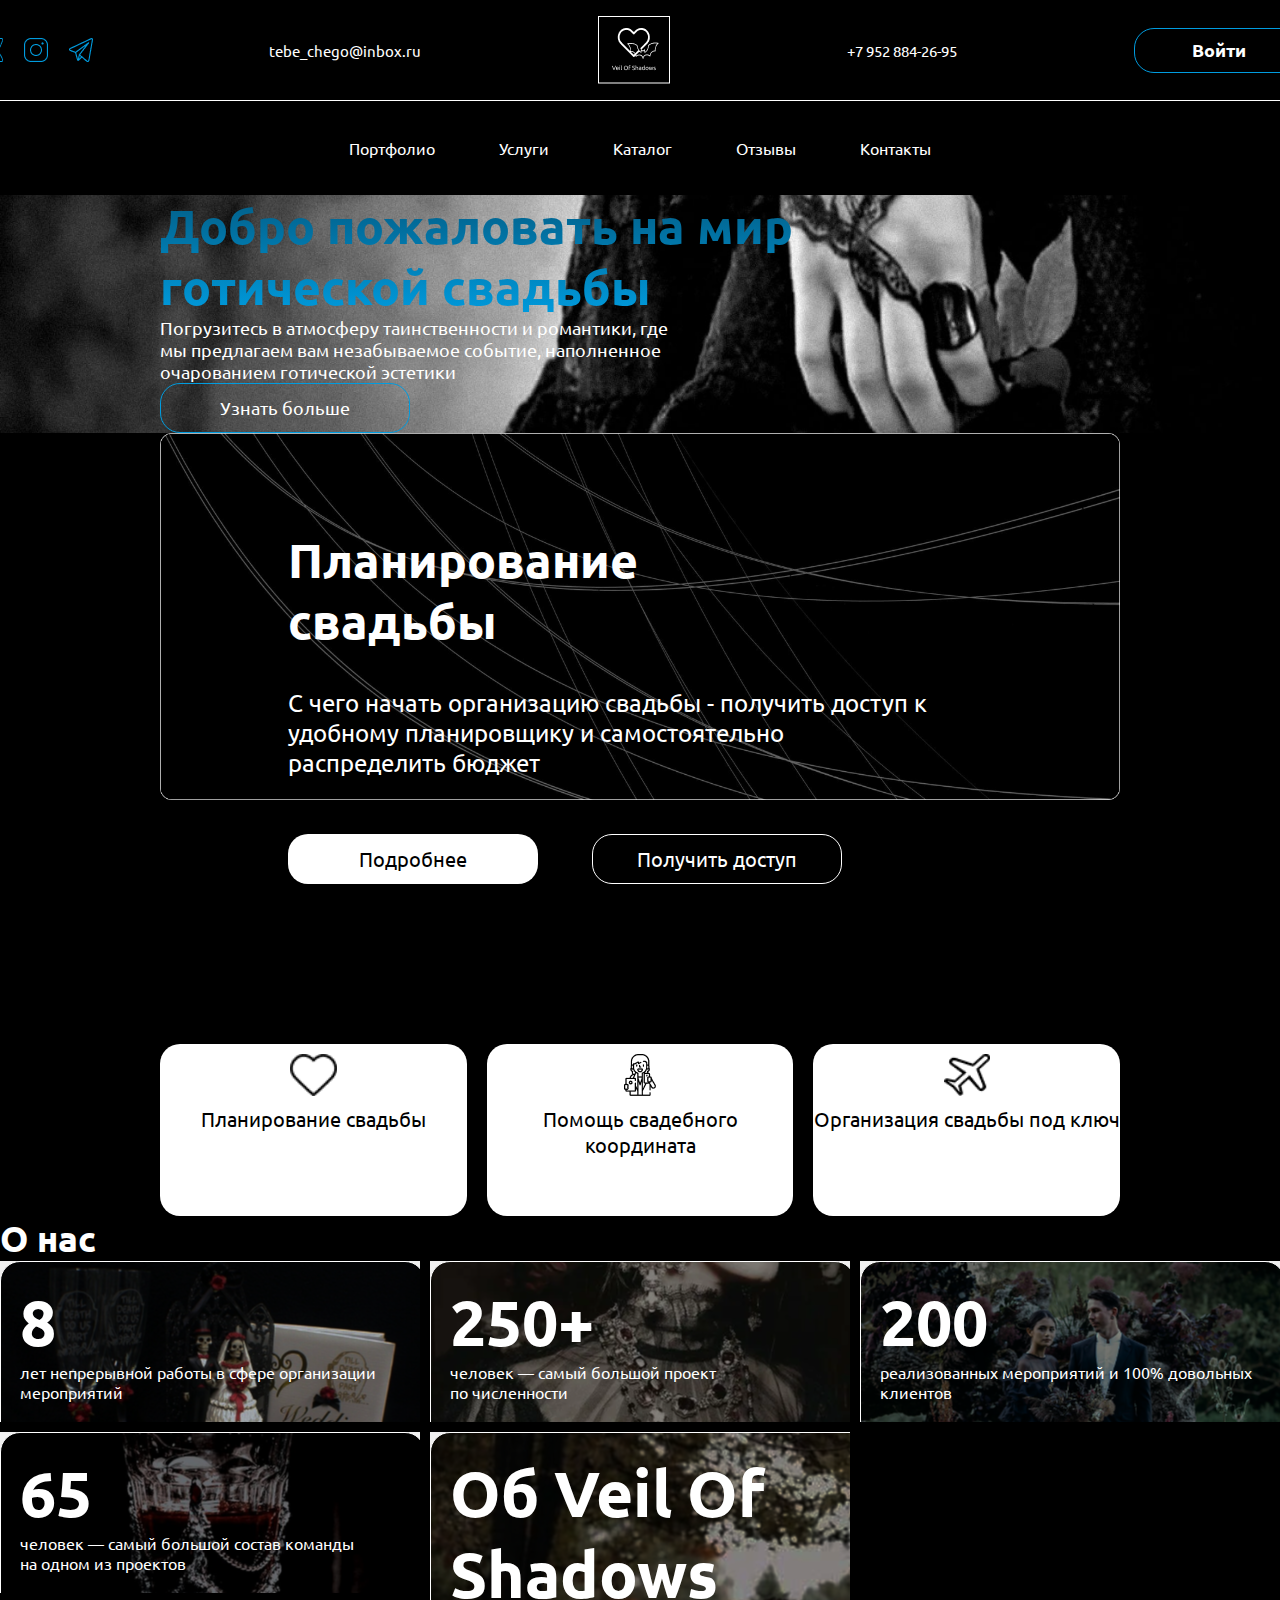
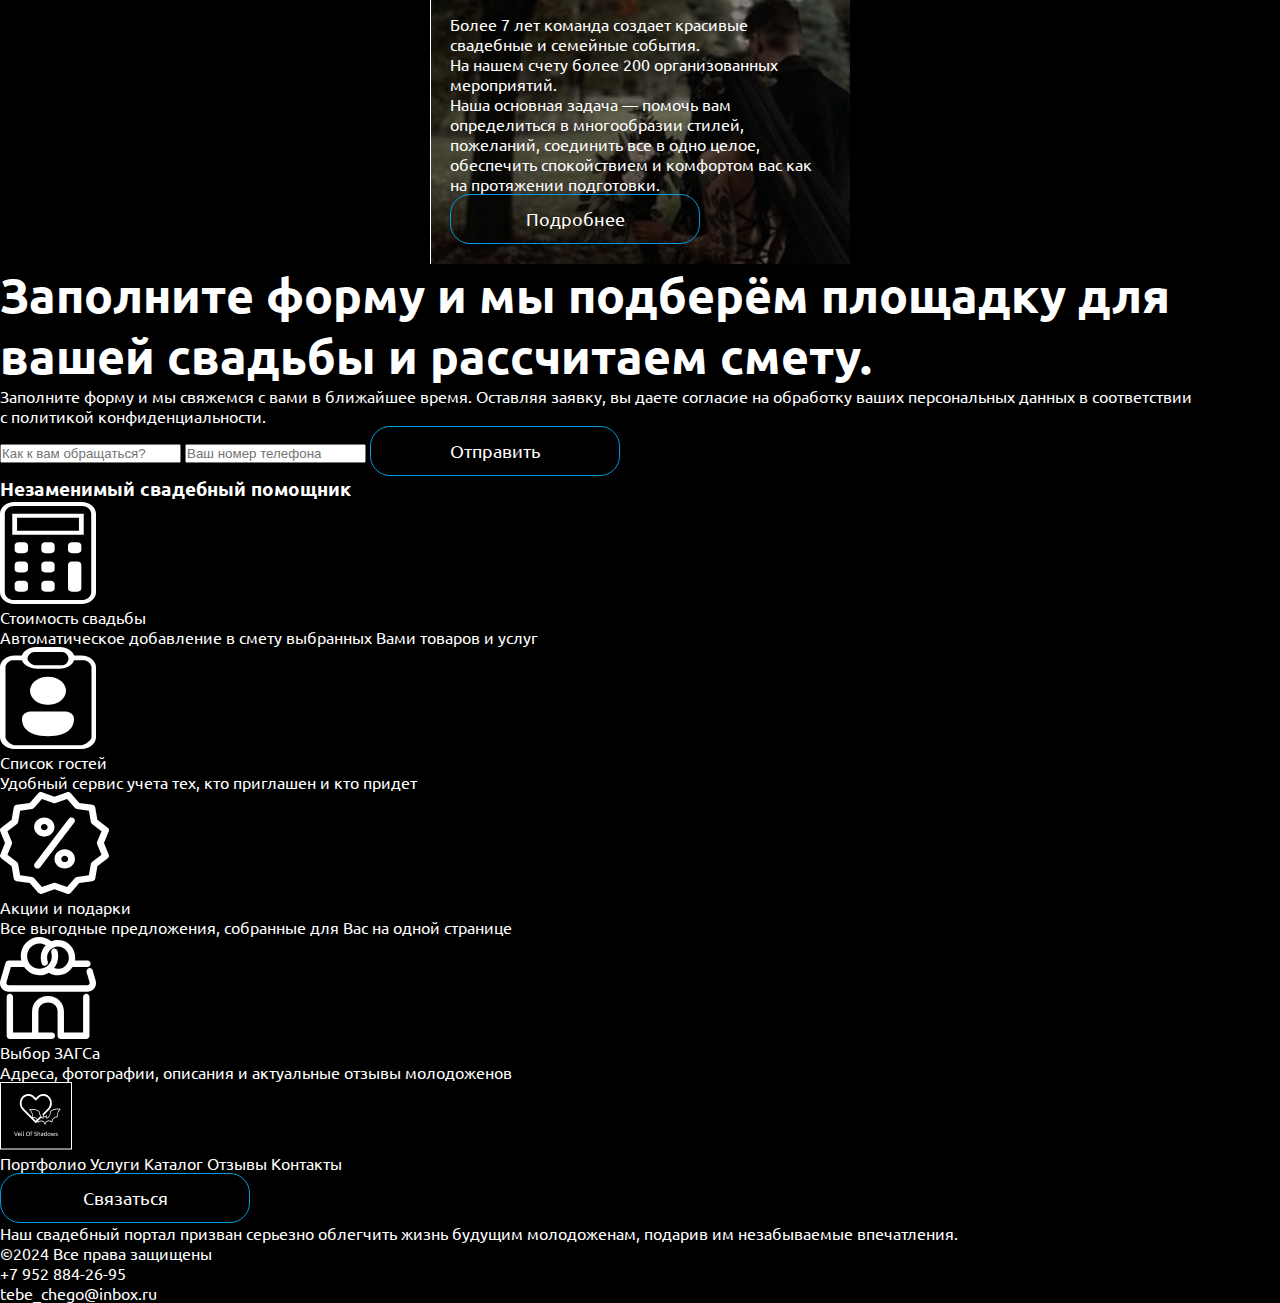
==== index.html @ 9067385b "save" ====
<!DOCTYPE html>
<html lang="en">
<head>
    <meta charset="UTF-8">
    <meta name="viewport" content="width=device-width, initial-scale=1.0">
    <title>Document</title>
    <link rel="stylesheet" href="style.css">
    <link rel="preconnect" href="https://fonts.googleapis.com">
    <link rel="preconnect" href="https://fonts.gstatic.com" crossorigin>
    <link href="https://fonts.googleapis.com/css2?family=Ubuntu:wght@400;700&display=swap" rel="stylesheet">
</head>
<body>
    <header class="d-f f-d_c a-i_c">
        <div class="header-top d-f s-b a-i_c">
            <div class="block-social d-f">
                <img src="img/vk.png" alt="vk" class="icon-social">
                <img src="img/instagram.png" alt="instagram" class="icon-social">
                <img src="img/telegram.png" alt="instagram" class="icon-social">
            </div>
            <p>tebe_chego@inbox.ru</p>
            <img src="img/logo.png" alt="logo" class="logo">
            <p>+7 952 884-26-95</p>
            <a href="auth.html"><button class="u-bold">Войти</button></a>
        </div>
        <div class="header-bottom d-f j-c_c">
            <a href="#">Портфолио</a>
            <a href="#">Услуги</a>
            <a href="#">Каталог</a>
            <a href="#">Отзывы</a>
            <a href="#">Контакты</a>
        </div>
    </header>
    <section class="welcome">
        <div class="container">
            <h1>Добро пожаловать на мир готической свадьбы</h1>
            <p>Погрузитесь в атмосферу таинственности и романтики, где мы предлагаем вам незабываемое событие, наполненное очарованием готической эстетики</p>
            <button>Узнать больше</button>
        </div>
    </section>
    <section class="wedding-planning container">
        <div class="wedding-planning-inside">
            <div class="wedding-planning-inside__container">
                <h1>Планирование свадьбы</h1>
                <p>С чего начать организацию свадьбы - получить доступ к удобному планировщику и самостоятельно распределить бюджет</p>
                <div class="wedding-planning-buttons d-f">
                    <button>Подробнее</button>
                    <button>Получить доступ</button>
                </div>
            </div>
        </div>
        <div class="wedding-planning-outside d-f">
            <div class="wedding-planning-outside__block d-f f-d_c a-i_c">
                <img src="img/heart.png" alt="heart">
                <p>Планирование свадьбы</p>
            </div>
            <div class="wedding-planning-outside__block d-f f-d_c a-i_c">
                <img src="img/helper.png" alt="helper">
                <p>Помощь свадебного координата</p>
            </div>
            <div class="wedding-planning-outside__block d-f f-d_c a-i_c">
                <img src="img/airplane.png" alt="airplane">
                <p>Организация свадьбы под ключ</p>
            </div>
        </div>
    </section>
    <section class="about-us">
        <h2>О нас</h2>
        <div class="about-us__blocks">
            <div>
                <p>8</p>
                <p>лет непрерывной работы в сфере организации мероприятий</p>
            </div>
            <div>
                <p>250+</p>
                <p>человек — самый большой проект по численности</p>
            </div>
            <div>
                <p>200</p>
                <p>реализованных мероприятий и 100% довольных клиентов</p>
            </div>
            <div>
                <p>65</p>
                <p>человек — самый большой состав команды на одном из проектов</p>
            </div>
            <div class="large">
                <p>Об Veil Of Shadows</p>
                <p>Более 7 лет команда создает красивые свадебные и семейные события.</p>
                <p>На нашем счету более 200 организованных мероприятий.</p>
                <p>Наша основная задача — помочь вам определиться в многообразии стилей, пожеланий, соединить все в одно целое, обеспечить спокойствием и комфортом вас как на протяжении подготовки.</p>
                <button>Подробнее</button>
            </div>
        </div>
    </section>
    <section class="feedback-form">
<h1>Заполните форму и мы подберём площадку для вашей свадьбы и рассчитаем смету.</h1>
        <p>Заполните форму и мы свяжемся с вами в ближайшее время. Оставляя заявку, вы даете согласие на обработку ваших персональных данных в соответствии с политикой конфиденциальности.</p>
        <form>
            <input type="text" placeholder="Как к вам обращаться?">
            <input type="tel" placeholder="Ваш номер телефона">
            <button type="submit">Отправить</button>
        </form>
    </section>
    <section class="indispensable">
        <h3>Незаменимый свадебный помощник</h3>
        <div class="indispensable-blocks">
            <div>
                <img src="img/calc.svg" alt="calc">
                <p>Стоимость свадьбы</p>
                <p>Автоматическое добавление в смету выбранных Вами товаров и услуг</p>
            </div>
            <div>
                <img src="img/guest_list.svg" alt="guest_list">
                <p>Список гостей</p>
                <p>Удобный сервис учета тех, кто приглашен и кто придет</p>
            </div>
            <div>
                <img src="img/sails.svg" alt="sails">
                <p>Акции и подарки</p>
                <p>Все выгодные предложения, собранные для Вас на одной странице</p>
            </div>
            <div>
                <img src="img/marriage-registry.svg" alt="marriage-registry">
                <p>Выбор ЗАГСа</p>
                <p>Адреса, фотографии, описания и актуальные отзывы молодоженов</p>
            </div>
        </div>
    </section>
    <footer>
        <div class="footer-top">
            <img src="img/logo.png" alt="logo">
            <div class="footer-links">
                <a href="#">Портфолио</a>
                <a href="#">Услуги</a>
                <a href="#">Каталог</a>
                <a href="#">Отзывы</a>
                <a href="#">Контакты</a>
            </div>
            <button>Связаться</button>
        </div>
        <p>Наш свадебный портал призван серьезно облегчить жизнь будущим молодоженам, подарив им незабываемые впечатления.</p>
        <div class="footer-bottom">
            <p>&copy;2024 Все права защищены</p>
            <p>+7 952 884-26-95</p>
            <p>tebe_chego@inbox.ru</p>
        </div>
    </footer>
</body>
</html>
---- style.css ----
*{
    margin: 0;
    padding: 0;
}

body{
    font-family: 'Ubuntu', sans-serif;
    color: white;
    background-color: black;
}

.u-regular {
  font-family: "Ubuntu", sans-serif;
  font-weight: 400;
  font-style: normal;
}

.u-bold {
  font-family: "Ubuntu", sans-serif;
  font-weight: 700;
  font-style: normal;
}

button{
    font-family: 'Ubuntu', sans-serif;
    color: white;
    width: 250px;
    height: 50px;
    background: none;
    border-radius: 20px;
    border-width: 12px;
    border: 1px solid #009CDF;
    font-size: 18px;
}

h1{
    font-size: 48px;
}

h2{
    font-size: 36px;
}

a{
    text-decoration: none;
    color: white;
}

.d-f{
    display: flex;
}

.s-b{
    justify-content: space-between
}

.a-i_c{
    align-items: center;
}

.f-d_c{
    flex-direction: column;
}

.j-c_c{
    justify-content: center;
}

header{
    position: sticky;
    left: 0;
    top: 0;
    z-index: 100;
    background-color: black;
}
/* Разобраться с адаптацией шапки */
.header-top{
    width: 1330px;
    padding: 16px 0;
    border-bottom: 1px solid white;
}

.block-social{
    gap: 1.3em;
}

.header-top > p{
    font-size: 15px;
}

.header-top > a > button{
    font-size: 18px;
    width: 9.5em;
    height: 2.5em;
}

.header-bottom{
    max-width: 1330px;
    gap: 4em;
    padding: 37px 0;
}

.container {
    padding: 0 160px;
}

.welcome{
    background-image: url('/img/background-welcome.png');
    background-position: right;
    background-size:cover;
    /* height: max-content; */
}

.welcome > div > h1{
    max-width: 655px;
    background: linear-gradient(to bottom, #025D85 0%, #009CDF 100%); /* Линейный градиент */
    -webkit-text-fill-color: transparent; /* Прозрачный цвет текста для WebKit-браузеров */
    background-clip: text; /* Обрезка фона по тексту для других браузеров */
}
.welcome > div > p{
    max-width: 520px;
    font-size: 18px;
}

.wedding-planning-inside{
    background-image: url('img/background-wedding-planning.png');
    width: 100%;
    height: 611px;
    background-repeat: no-repeat; /* Не повторять изображение */
    background-size: contain; /* Изображение полностью помещается в блок */
}

.wedding-planning-inside__container{
    padding: 6em 0px 0px 8em;
}
.wedding-planning-inside__container > p {
    font-size: 24px;
    margin-top: 37px;
    max-width: 653px;
}

.wedding-planning-inside__container > h1{
    width: 387px;
}

.wedding-planning-buttons{
    gap: 54px;
    /* em */
    margin-top: 56px;
}

.wedding-planning-buttons > button{
    font-size: 20px;
}

.wedding-planning-buttons > button:first-child{
    background-color: white;
    color: black;
    border: none;
}

.wedding-planning-buttons > button:last-child{
    border: 1px solid white;
}

.wedding-planning-outside{
    gap: 20px;

}

.wedding-planning-outside__block{
    width: 384px;
    height: 172px; 
    /* перевести в ем */
    background-color: white;
    color: black;
    border-radius: 20px;
}

.wedding-planning-outside__block > img{
    margin: 10px;
    height: 42px;
}

.wedding-planning-outside__block > p {
    font-size: 20px;
    text-align: center;
}

.about-us{
    background-image: url('/img/background-about.png');
}

.about-us__blocks {
    display: grid;
    grid-template-columns: repeat(3, 1fr); /* Три столбца одинаковой ширины */
    grid-template-rows: repeat(2, auto); /* Две строки */
    gap: 10px; /* Отступы между элементами */
}

.about-us__blocks > div {
    background-color: #f0f0f0; /* Цвет фона для визуализации элементов */
    padding: 20px; /* Внутренний отступ для элементов */
    box-sizing: border-box; /* Учитывает padding в ширине и высоте */
}

.large {
    grid-row: span 2; /* Занимает две строки */
}

.about-us__blocks > div:nth-child(1){
    background-image: url('img/background-about-us__first.svg');
}

.about-us__blocks > div:nth-child(2){
    background-image: url('img/background-about-us__second.svg');
}

.about-us__blocks > div:nth-child(3){
    background-image: url('img/background-about-us__third.svg');
}

.about-us__blocks > div:nth-child(4){
    background-image: url('img/background-about-us__foutrh.svg');
}

.about-us__blocks > div:nth-child(5){
    background-image: url('img/background-about-us__fifth.svg');
}

.about-us__blocks > div > p:first-child{
    font-size: 64px;
    font-weight: 700;
}
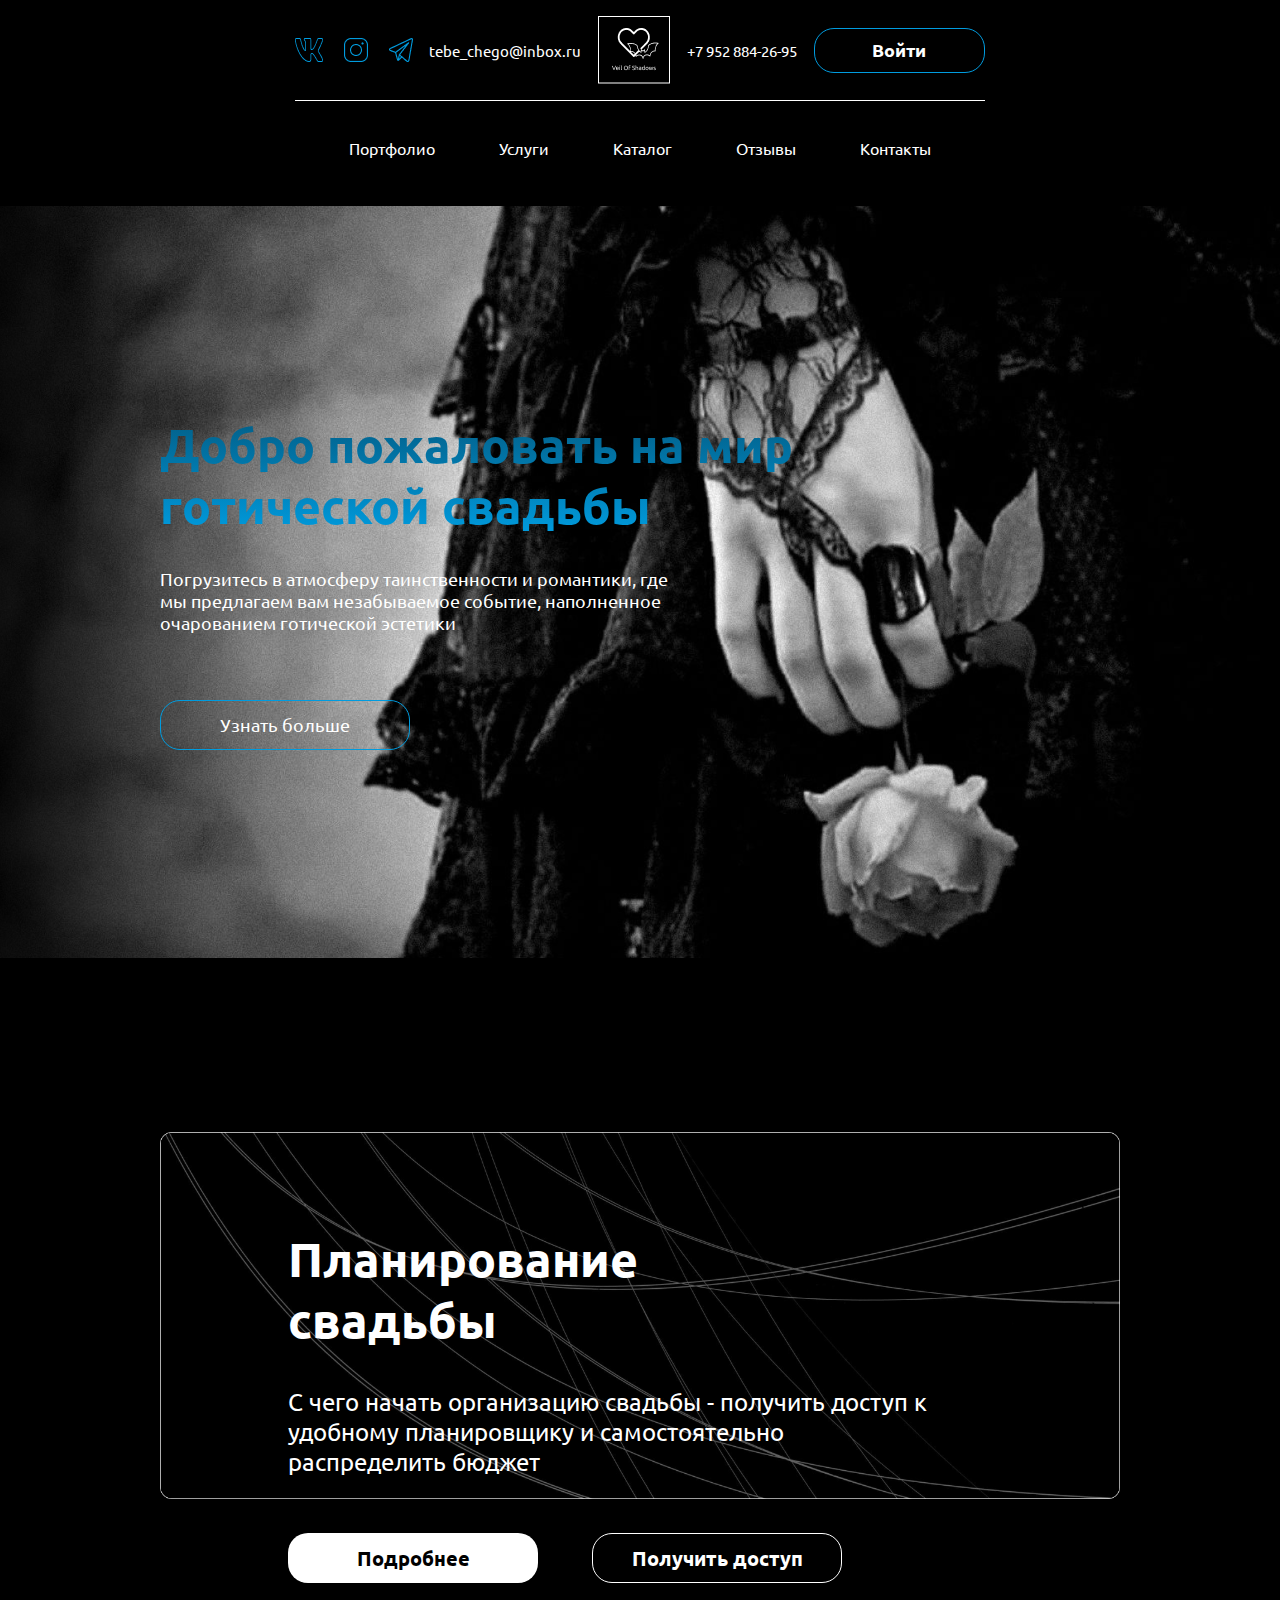
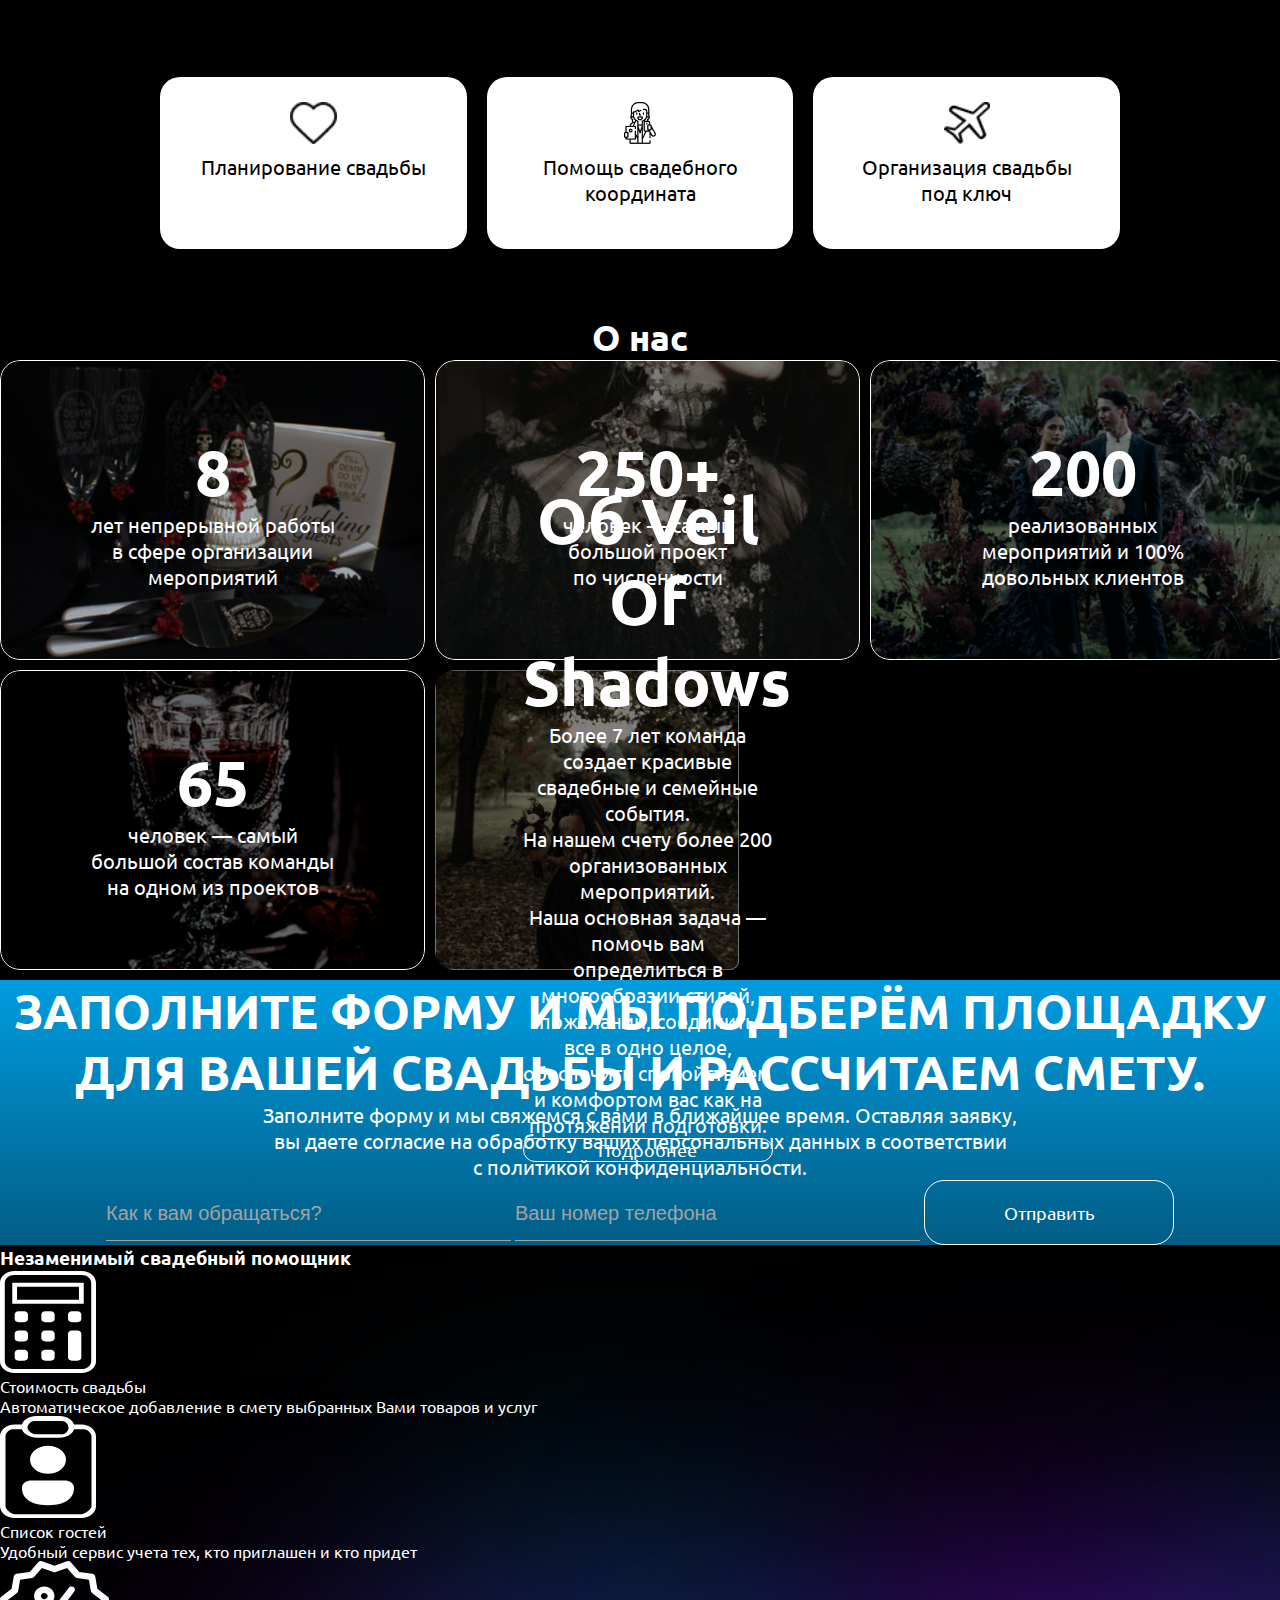
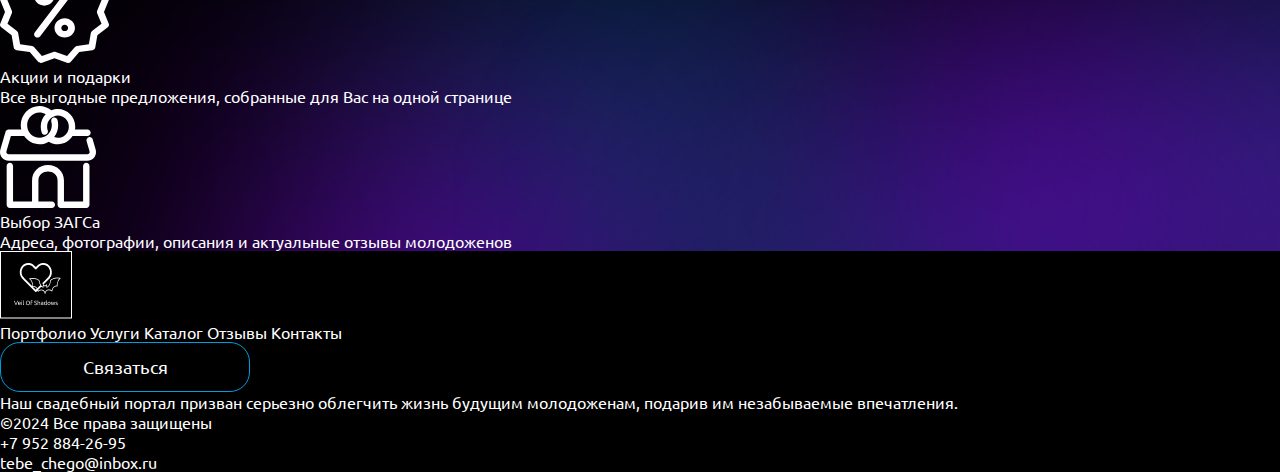
==== commit 9a00c85b: "до планирование" ====
--- a/index.html
+++ b/index.html
@@ -10,7 +10,7 @@
     <link href="https://fonts.googleapis.com/css2?family=Ubuntu:wght@400;700&display=swap" rel="stylesheet">
 </head>
 <body>
-    <header class="d-f f-d_c a-i_c">
+    <header class="d-f f-d_c">
         <div class="header-top d-f s-b a-i_c">
             <div class="block-social d-f">
                 <img src="img/vk.png" alt="vk" class="icon-social">
@@ -30,7 +30,7 @@
             <a href="#">Контакты</a>
         </div>
     </header>
-    <section class="welcome">
+    <section class="welcome d-f a-i_c">
         <div class="container">
             <h1>Добро пожаловать на мир готической свадьбы</h1>
             <p>Погрузитесь в атмосферу таинственности и романтики, где мы предлагаем вам незабываемое событие, наполненное очарованием готической эстетики</p>
@@ -43,12 +43,12 @@
                 <h1>Планирование свадьбы</h1>
                 <p>С чего начать организацию свадьбы - получить доступ к удобному планировщику и самостоятельно распределить бюджет</p>
                 <div class="wedding-planning-buttons d-f">
-                    <button>Подробнее</button>
-                    <button>Получить доступ</button>
+                    <button class="u-bold">Подробнее</button>
+                    <button class="u-bold">Получить доступ</button>
                 </div>
             </div>
         </div>
-        <div class="wedding-planning-outside d-f">
+        <div class="wedding-planning-outside d-f j-c_c">
             <div class="wedding-planning-outside__block d-f f-d_c a-i_c">
                 <img src="img/heart.png" alt="heart">
                 <p>Планирование свадьбы</p>
@@ -66,23 +66,23 @@
     <section class="about-us">
         <h2>О нас</h2>
         <div class="about-us__blocks">
-            <div>
+            <div class="d-f f-d_c a-i_c j-c_c">
                 <p>8</p>
                 <p>лет непрерывной работы в сфере организации мероприятий</p>
             </div>
-            <div>
+            <div class="d-f f-d_c a-i_c j-c_c">
                 <p>250+</p>
                 <p>человек — самый большой проект по численности</p>
             </div>
-            <div>
+            <div class="d-f f-d_c a-i_c j-c_c">
                 <p>200</p>
                 <p>реализованных мероприятий и 100% довольных клиентов</p>
             </div>
-            <div>
+            <div class="d-f f-d_c a-i_c j-c_c">
                 <p>65</p>
                 <p>человек — самый большой состав команды на одном из проектов</p>
             </div>
-            <div class="large">
+            <div class="d-f f-d_c a-i_c j-c_c large">
                 <p>Об Veil Of Shadows</p>
                 <p>Более 7 лет команда создает красивые свадебные и семейные события.</p>
                 <p>На нашем счету более 200 организованных мероприятий.</p>
@@ -91,7 +91,7 @@
             </div>
         </div>
     </section>
-    <section class="feedback-form">
+    <section class="feedback-form d-f f-d_c a-i_c">
 <h1>Заполните форму и мы подберём площадку для вашей свадьбы и рассчитаем смету.</h1>
         <p>Заполните форму и мы свяжемся с вами в ближайшее время. Оставляя заявку, вы даете согласие на обработку ваших персональных данных в соответствии с политикой конфиденциальности.</p>
         <form>
--- a/style.css
+++ b/style.css
@@ -75,8 +75,9 @@
 }
 /* Разобраться с адаптацией шапки */
 .header-top{
-    width: 1330px;
+    /* width: 1330px; */
     padding: 16px 0;
+    margin: 0 calc(590px / 2);
     border-bottom: 1px solid white;
 }
 
@@ -95,7 +96,7 @@
 }
 
 .header-bottom{
-    max-width: 1330px;
+    /* max-width: 1330px; */
     gap: 4em;
     padding: 37px 0;
 }
@@ -107,8 +108,8 @@
 .welcome{
     background-image: url('/img/background-welcome.png');
     background-position: right;
-    background-size:cover;
-    /* height: max-content; */
+    background-repeat: no-repeat;
+    height: 773px;
 }
 
 .welcome > div > h1{
@@ -120,6 +121,11 @@
 .welcome > div > p{
     max-width: 520px;
     font-size: 18px;
+    margin: 32px 0 66px 0px;
+}
+
+.wedding-planning{
+    margin-top: 164px;
 }
 
 .wedding-planning-inside{
@@ -165,7 +171,8 @@
 
 .wedding-planning-outside{
     gap: 20px;
-
+    position: relative;
+    top: -66px;
 }
 
 .wedding-planning-outside__block{
@@ -178,17 +185,23 @@
 }
 
 .wedding-planning-outside__block > img{
-    margin: 10px;
+    margin: 25px 0 10px 0;
     height: 42px;
 }
 
 .wedding-planning-outside__block > p {
     font-size: 20px;
     text-align: center;
+    max-width: 225px;
 }
 
 .about-us{
     background-image: url('/img/background-about.png');
+    /* задник круглежки сделать */
+}
+
+.about-us > h2 {
+    text-align: center;
 }
 
 .about-us__blocks {
@@ -199,13 +212,29 @@
 }
 
 .about-us__blocks > div {
-    background-color: #f0f0f0; /* Цвет фона для визуализации элементов */
-    padding: 20px; /* Внутренний отступ для элементов */
-    box-sizing: border-box; /* Учитывает padding в ширине и высоте */
+    width: 425px;
+    height: 300px;
+    border-radius: 20px;
+    background-repeat: no-repeat; /* Не повторять изображение */
+    background-size: contain; /* Изображение полностью помещается в блок */
+    text-align: center;
 }
 
 .large {
     grid-row: span 2; /* Занимает две строки */
+    width: 656px;
+    height: 648px;
+    text-align: left;
+}
+
+.about-us__blocks > div > p{
+    max-width: 250px;
+    font-size: 20px;
+}
+
+.about-us__blocks > div > button {
+    border-color: white;
+    height: 55px;
 }
 
 .about-us__blocks > div:nth-child(1){
@@ -231,4 +260,109 @@
 .about-us__blocks > div > p:first-child{
     font-size: 64px;
     font-weight: 700;
+}
+
+.feedback-form{
+    background: linear-gradient(to bottom, #009CDF 0%, #025D85 100%); /* Линейный градиент */
+
+}
+
+.feedback-form > h1 {
+    text-align: center;
+    text-transform: uppercase;
+    max-width: 1330px;
+}
+
+.feedback-form > p {
+    text-align: center;
+    font-size: 20px;
+    max-width: 790px;
+}
+
+.feedback-form > form > input{
+    border: none;
+    border-bottom: 1px solid #A3A3A3;
+    background-color: transparent;
+    font-size: 20px;
+    padding-bottom: 15px;
+    color: #A3A3A3;
+    width: 405px;
+}
+
+.feedback-form > form > input::placeholder{
+    color: #A3A3A3;
+    font-size: 20px;
+}
+
+.feedback-form > form > button {
+    border-color: white;
+    height: 65px;
+}
+
+.indispensable{
+    background-image: url('img/background-indispensable.svg');
+}
+
+
+
+
+
+
+
+.auth{
+    border: 1px solid white;
+    max-width: 556px;
+}
+
+.close-button{
+    margin: 20px 20px 13px 0;
+    justify-content: flex-end;
+}
+
+.auth-block > p{
+    font-size: 24px;
+    margin: 0 53px;
+    font-weight: 700;
+}
+
+.auth-block > form{
+    margin: 50px 53px 23px 53px;
+    gap: 26px;
+}
+
+.auth-block > form > input{
+    padding-left: 19px;
+}
+
+.auth-block > form > input {
+    font-size: 16px;
+    width: 431px;
+    height: 55px;
+    border: none;
+}
+
+.auth-block > form > button {
+    width: 450px;
+    height: 55px;
+    border: none;
+    background: linear-gradient(to bottom, #009CDF 0%, #09003E 100%);
+    border-radius: 0;
+}
+
+.remember{
+    gap: 1em;
+}
+
+.remember > input {
+    width: 26px;
+    height: 24px;
+}
+
+.remember-and-forgot{
+    margin: 0 53px;
+}
+
+.down-button{
+    gap: 1em;
+    margin: 98px 0 32px 0;
 }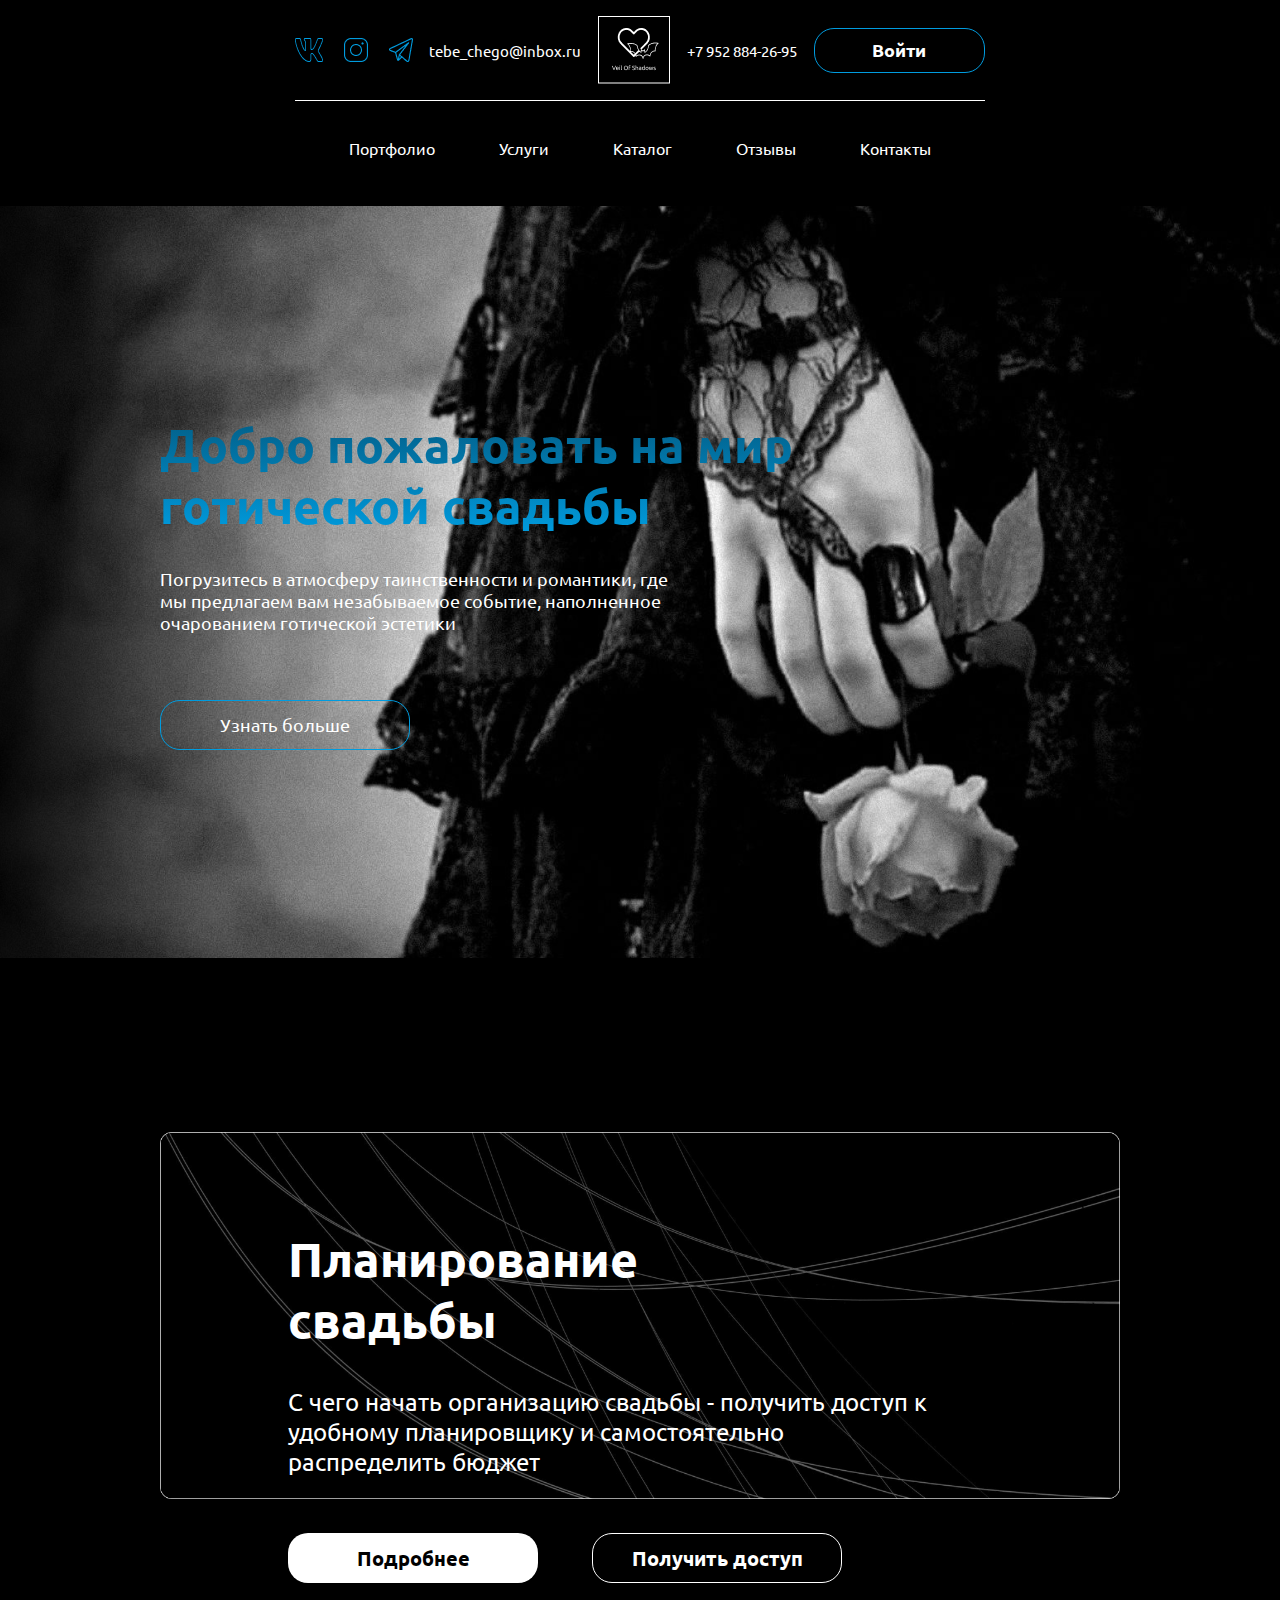
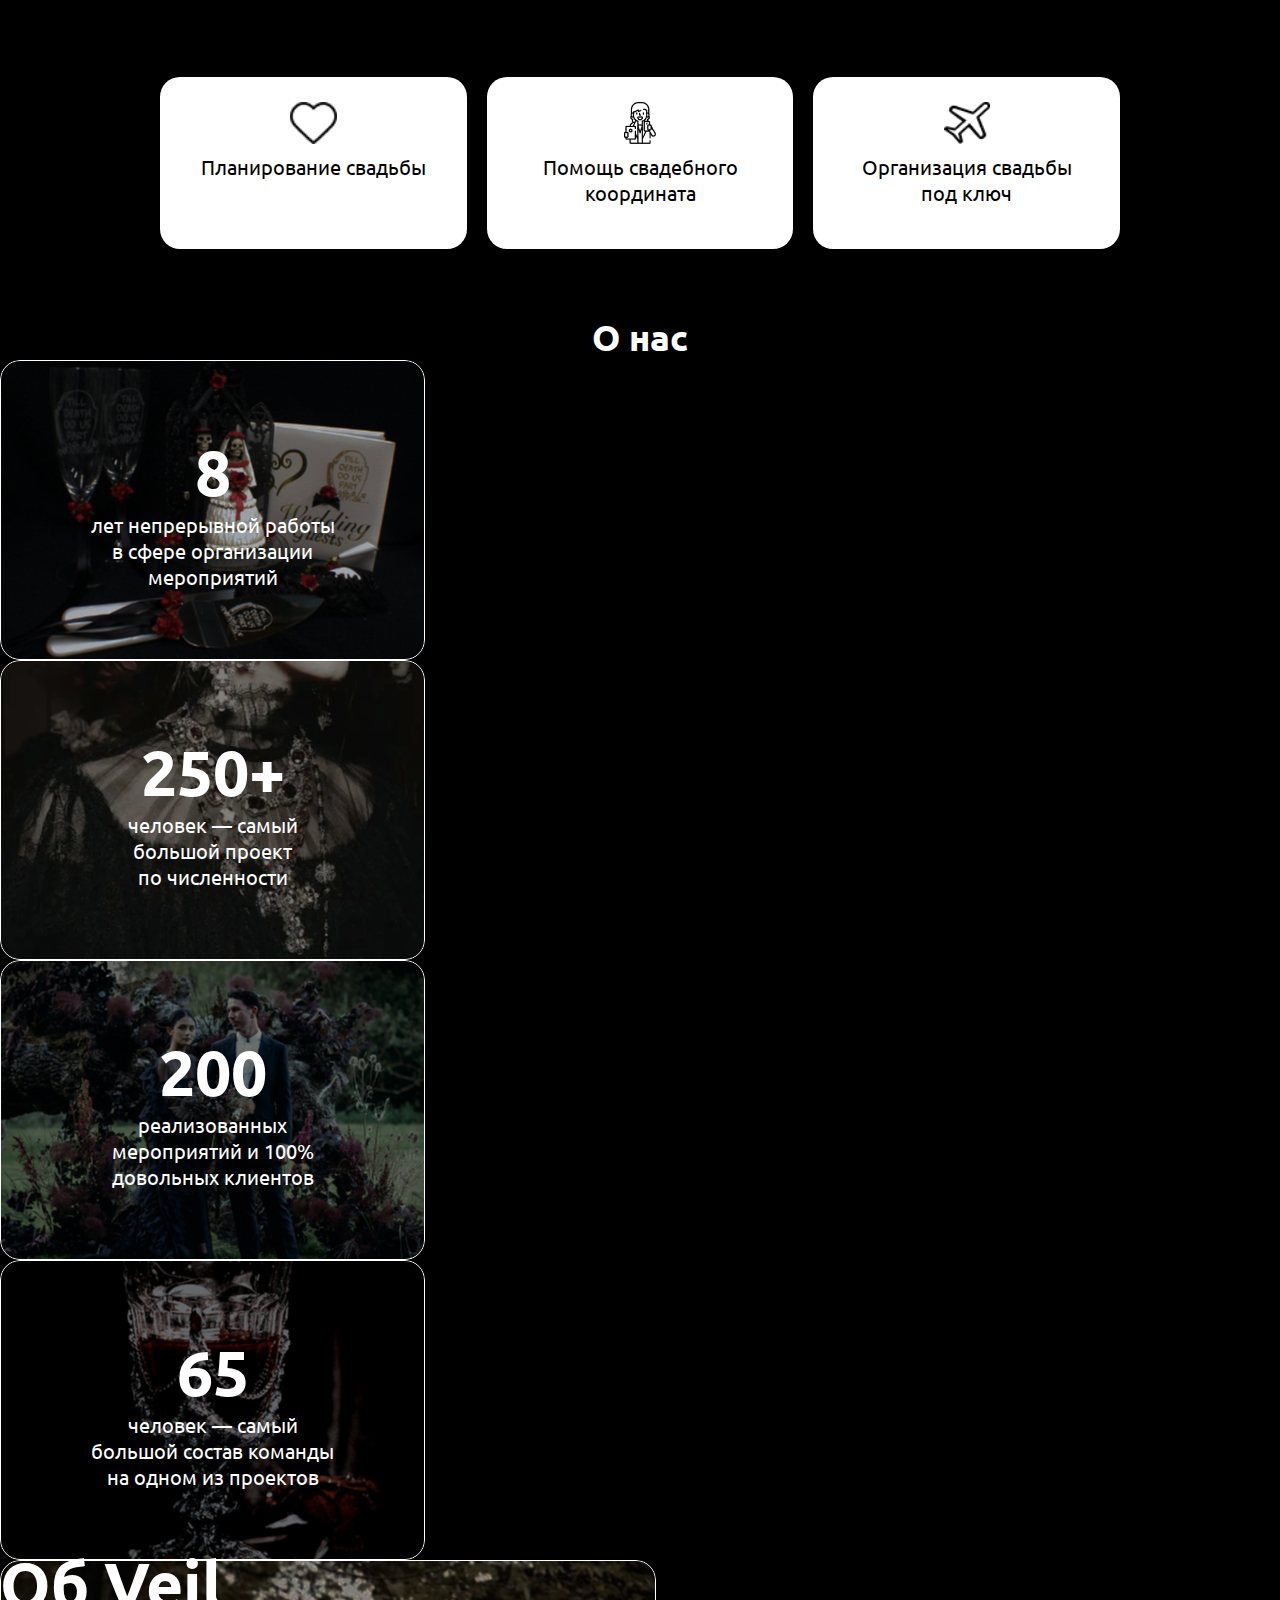
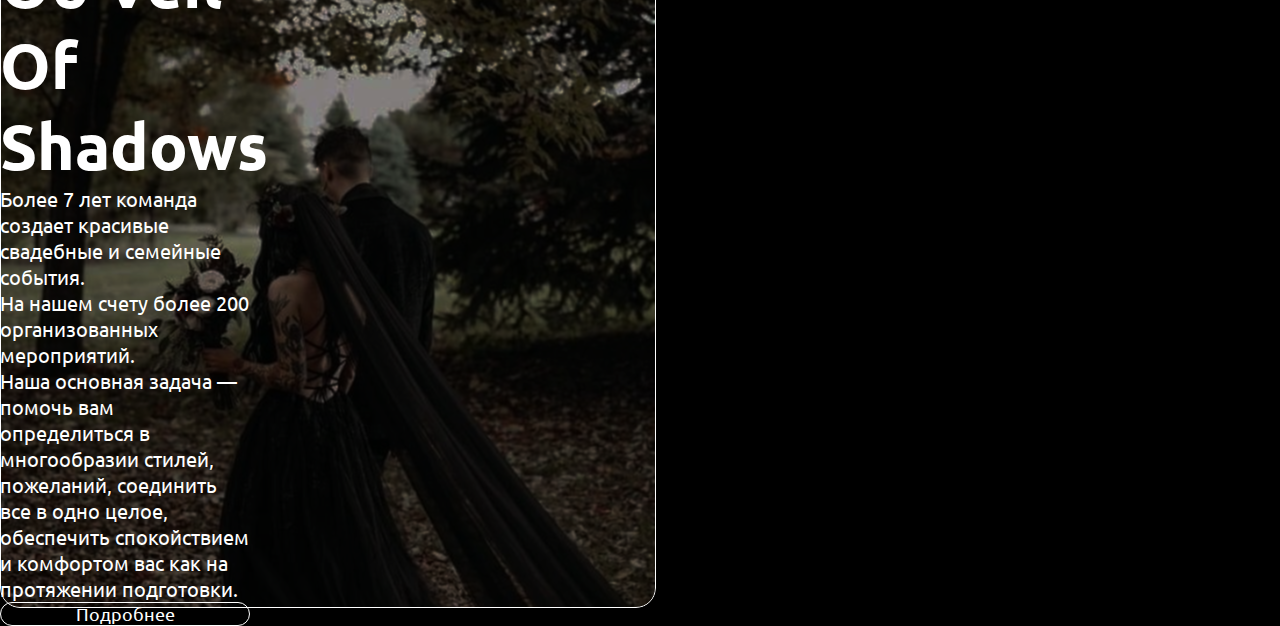
==== commit 224a7a02: "сейв слит" ====
--- a/index.html
+++ b/index.html
@@ -66,23 +66,28 @@
     <section class="about-us">
         <h2>О нас</h2>
         <div class="about-us__blocks">
-            <div class="d-f f-d_c a-i_c j-c_c">
-                <p>8</p>
-                <p>лет непрерывной работы в сфере организации мероприятий</p>
+            <div>
+                <div class="d-f f-d_c a-i_c j-c_c">
+                    <p>8</p>
+                    <p>лет непрерывной работы в сфере организации мероприятий</p>
+                </div>
+                <div class="d-f f-d_c a-i_c j-c_c">
+                    <p>250+</p>
+                    <p>человек — самый большой проект по численности</p>
+                </div>
             </div>
-            <div class="d-f f-d_c a-i_c j-c_c">
-                <p>250+</p>
-                <p>человек — самый большой проект по численности</p>
+            <div>
+                <div class="d-f f-d_c a-i_c j-c_c">
+                    <p>200</p>
+                    <p>реализованных мероприятий и 100% довольных клиентов</p>
+                </div>
+                <div class="d-f f-d_c a-i_c j-c_c">
+                    <p>65</p>
+                    <p>человек — самый большой состав команды на одном из проектов</p>
+                </div>
             </div>
-            <div class="d-f f-d_c a-i_c j-c_c">
-                <p>200</p>
-                <p>реализованных мероприятий и 100% довольных клиентов</p>
-            </div>
-            <div class="d-f f-d_c a-i_c j-c_c">
-                <p>65</p>
-                <p>человек — самый большой состав команды на одном из проектов</p>
-            </div>
-            <div class="d-f f-d_c a-i_c j-c_c large">
+            <div>
+                <div class="d-f f-d_c j-c_c">
                 <p>Об Veil Of Shadows</p>
                 <p>Более 7 лет команда создает красивые свадебные и семейные события.</p>
                 <p>На нашем счету более 200 организованных мероприятий.</p>
@@ -90,8 +95,10 @@
                 <button>Подробнее</button>
             </div>
         </div>
+            
+        </div>
     </section>
-    <section class="feedback-form d-f f-d_c a-i_c">
+    <!-- <section class="feedback-form d-f f-d_c a-i_c">
 <h1>Заполните форму и мы подберём площадку для вашей свадьбы и рассчитаем смету.</h1>
         <p>Заполните форму и мы свяжемся с вами в ближайшее время. Оставляя заявку, вы даете согласие на обработку ваших персональных данных в соответствии с политикой конфиденциальности.</p>
         <form>
@@ -143,6 +150,6 @@
             <p>+7 952 884-26-95</p>
             <p>tebe_chego@inbox.ru</p>
         </div>
-    </footer>
+    </footer> -->
 </body>
 </html>--- a/style.css
+++ b/style.css
@@ -205,59 +205,51 @@
 }
 
 .about-us__blocks {
-    display: grid;
-    grid-template-columns: repeat(3, 1fr); /* Три столбца одинаковой ширины */
-    grid-template-rows: repeat(2, auto); /* Две строки */
-    gap: 10px; /* Отступы между элементами */
-}
-
-.about-us__blocks > div {
+    
+}
+
+.about-us__blocks > div > div {
     width: 425px;
     height: 300px;
     border-radius: 20px;
-    background-repeat: no-repeat; /* Не повторять изображение */
-    background-size: contain; /* Изображение полностью помещается в блок */
-    text-align: center;
-}
-
-.large {
-    grid-row: span 2; /* Занимает две строки */
+    background-repeat: no-repeat;
+    text-align: center;
+}
+
+.about-us__blocks > div > div > p{
+    max-width: 250px;
+    font-size: 20px;
+}
+
+.about-us__blocks > div > div > button {
+    border-color: white;
+    height: 55px;
+}
+
+.about-us__blocks > div:first-child > div:nth-child(1){
+    background-image: url('img/background-about-us__first.svg');
+}
+
+.about-us__blocks > div:first-child > div:nth-child(2){
+    background-image: url('img/background-about-us__second.svg');
+}
+
+.about-us__blocks > div:nth-child(2) > div:nth-child(1){
+    background-image: url('img/background-about-us__third.svg');
+}
+
+.about-us__blocks > div:nth-child(2) > div:nth-child(2){
+    background-image: url('img/background-about-us__foutrh.svg');
+}
+
+.about-us__blocks > div:nth-child(3) > div:nth-child(1){
+    background-image: url('img/background-about-us__fifth.svg');
     width: 656px;
     height: 648px;
     text-align: left;
 }
 
-.about-us__blocks > div > p{
-    max-width: 250px;
-    font-size: 20px;
-}
-
-.about-us__blocks > div > button {
-    border-color: white;
-    height: 55px;
-}
-
-.about-us__blocks > div:nth-child(1){
-    background-image: url('img/background-about-us__first.svg');
-}
-
-.about-us__blocks > div:nth-child(2){
-    background-image: url('img/background-about-us__second.svg');
-}
-
-.about-us__blocks > div:nth-child(3){
-    background-image: url('img/background-about-us__third.svg');
-}
-
-.about-us__blocks > div:nth-child(4){
-    background-image: url('img/background-about-us__foutrh.svg');
-}
-
-.about-us__blocks > div:nth-child(5){
-    background-image: url('img/background-about-us__fifth.svg');
-}
-
-.about-us__blocks > div > p:first-child{
+.about-us__blocks > div > div > p:first-child{
     font-size: 64px;
     font-weight: 700;
 }
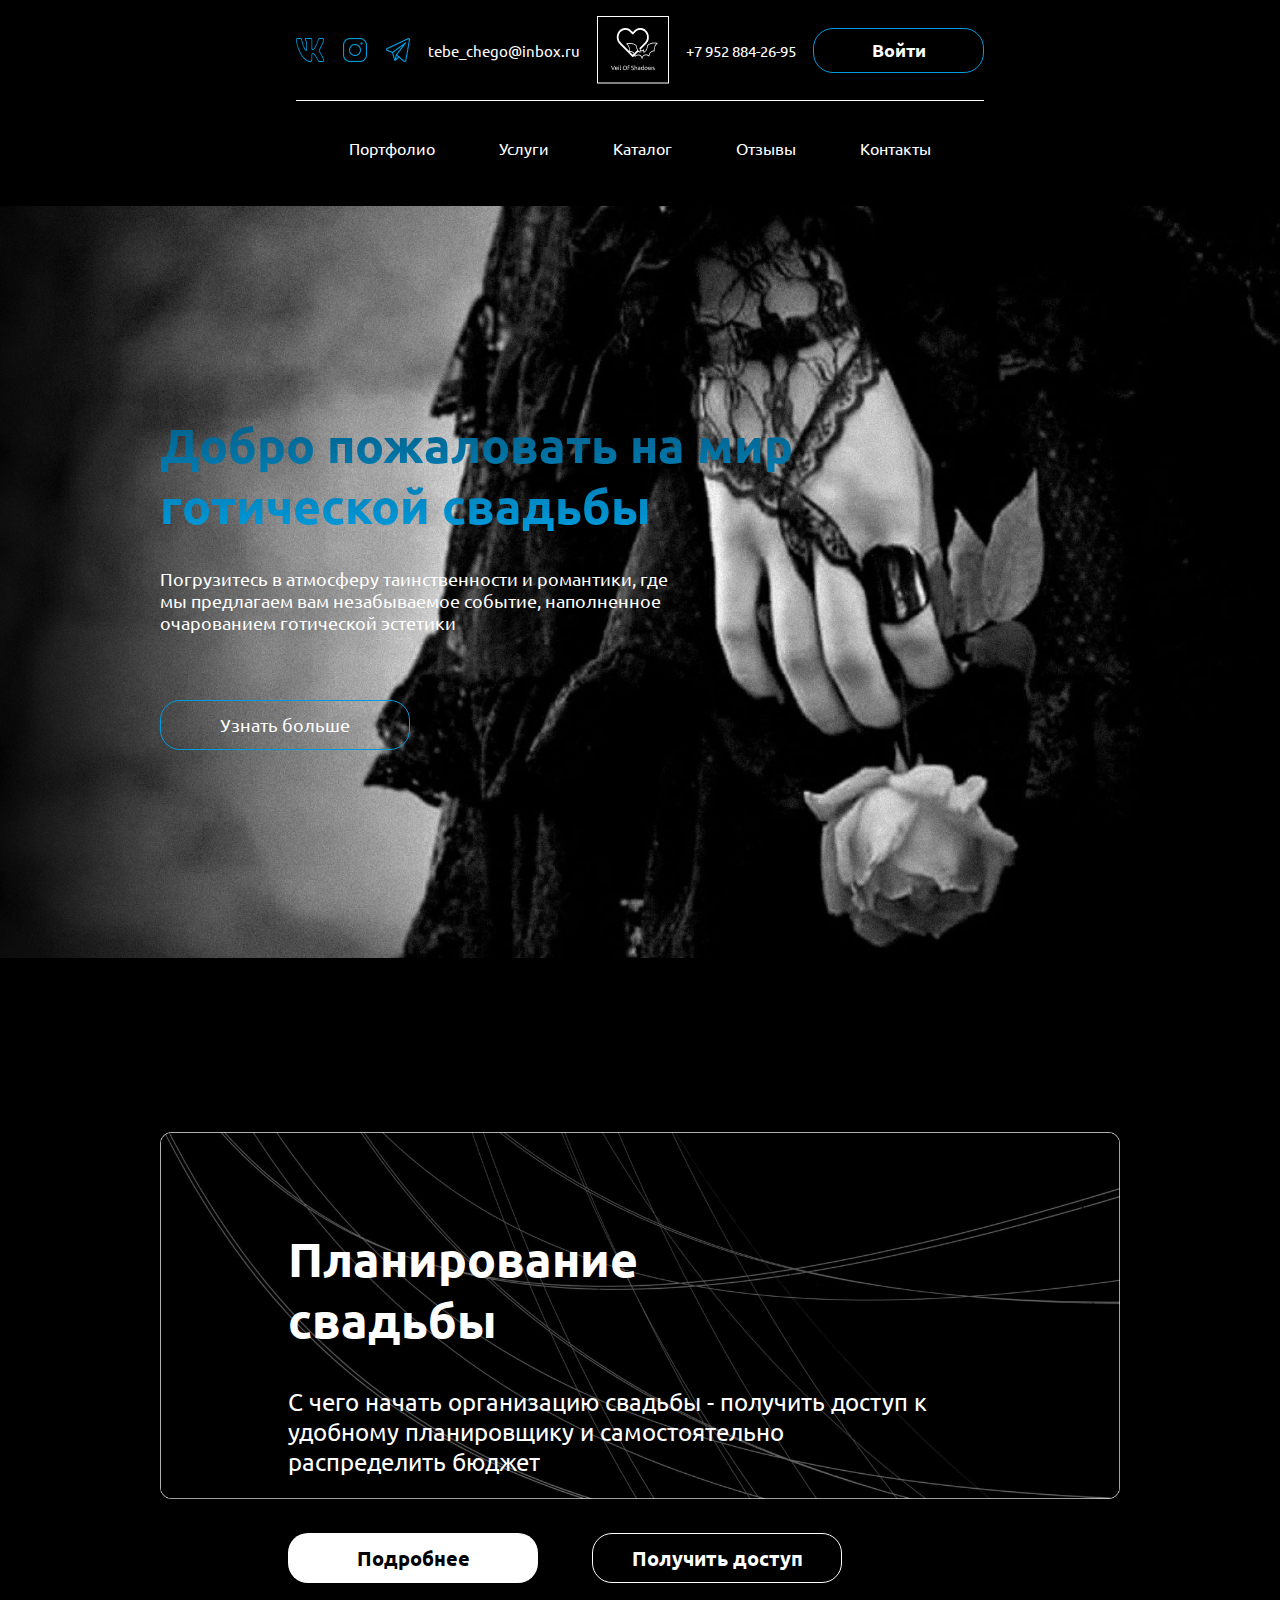
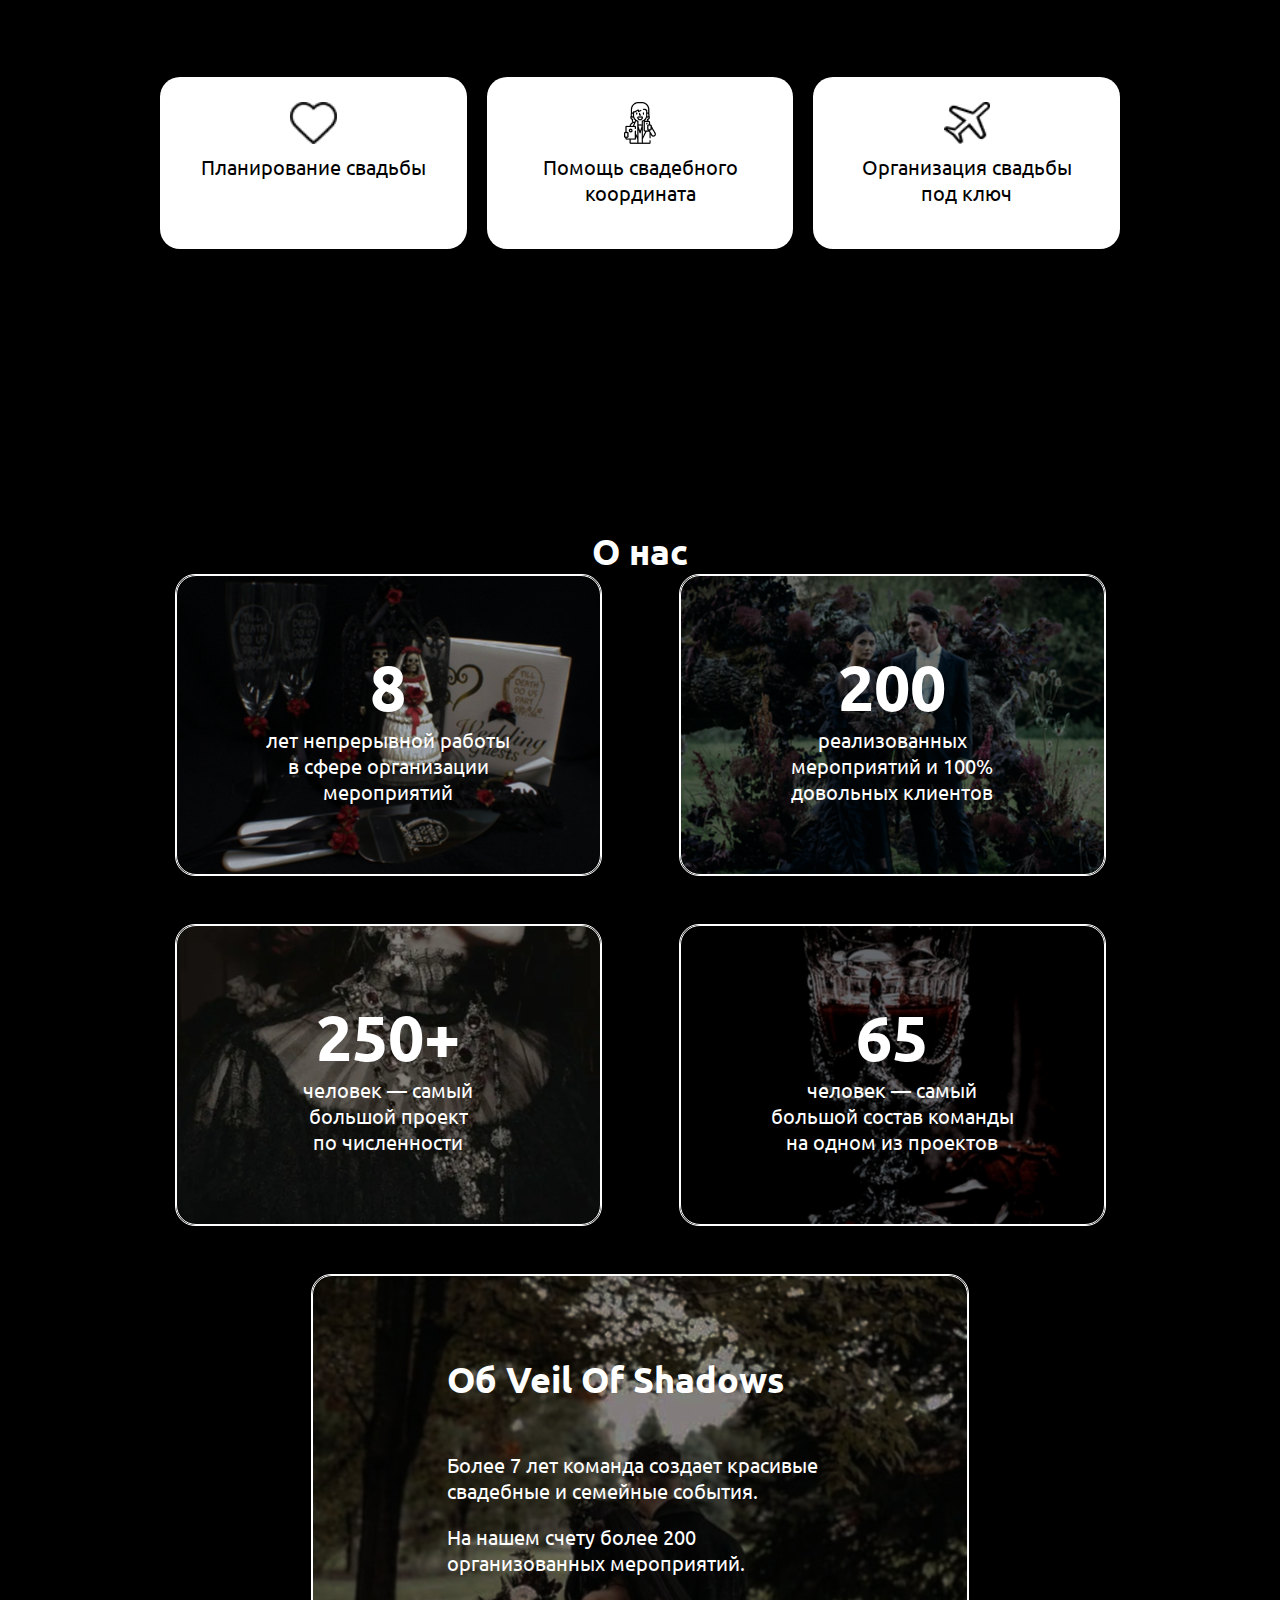
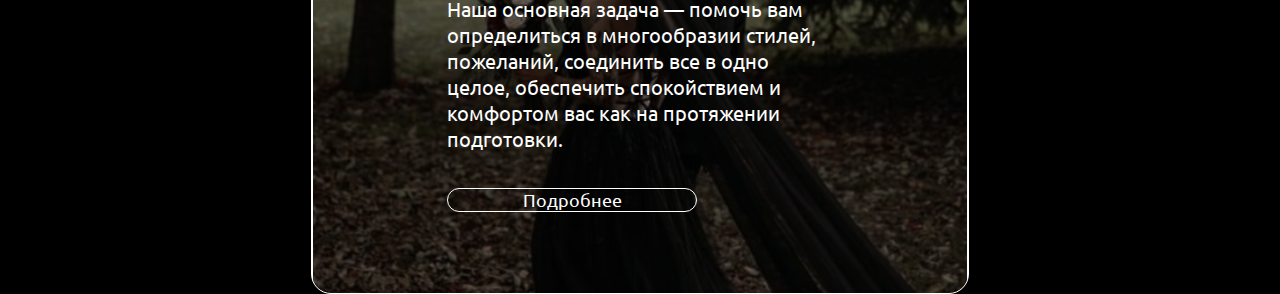
==== commit 97feca1e: "о нас доделать + кнопка" ====
--- a/index.html
+++ b/index.html
@@ -65,8 +65,8 @@
     </section>
     <section class="about-us">
         <h2>О нас</h2>
-        <div class="about-us__blocks">
-            <div>
+        <div class="about-us__blocks container d-f">
+            <div class="d-f f-d_c">
                 <div class="d-f f-d_c a-i_c j-c_c">
                     <p>8</p>
                     <p>лет непрерывной работы в сфере организации мероприятий</p>
@@ -76,7 +76,7 @@
                     <p>человек — самый большой проект по численности</p>
                 </div>
             </div>
-            <div>
+            <div class="d-f f-d_c">
                 <div class="d-f f-d_c a-i_c j-c_c">
                     <p>200</p>
                     <p>реализованных мероприятий и 100% довольных клиентов</p>
@@ -86,16 +86,15 @@
                     <p>человек — самый большой состав команды на одном из проектов</p>
                 </div>
             </div>
-            <div>
+            <div class="d-f f-d_c">
                 <div class="d-f f-d_c j-c_c">
-                <p>Об Veil Of Shadows</p>
-                <p>Более 7 лет команда создает красивые свадебные и семейные события.</p>
-                <p>На нашем счету более 200 организованных мероприятий.</p>
-                <p>Наша основная задача — помочь вам определиться в многообразии стилей, пожеланий, соединить все в одно целое, обеспечить спокойствием и комфортом вас как на протяжении подготовки.</p>
-                <button>Подробнее</button>
+                    <p>Об Veil Of Shadows</p>
+                    <p>Более 7 лет команда создает красивые свадебные и семейные события.</p>
+                    <p>На нашем счету более 200 организованных мероприятий.</p>
+                    <p>Наша основная задача — помочь вам определиться в многообразии стилей, пожеланий, соединить все в одно целое, обеспечить спокойствием и комфортом вас как на протяжении подготовки.</p>
+                    <button>Подробнее</button>
+                </div>
             </div>
-        </div>
-            
         </div>
     </section>
     <!-- <section class="feedback-form d-f f-d_c a-i_c">
--- a/style.css
+++ b/style.css
@@ -2,7 +2,9 @@
     margin: 0;
     padding: 0;
 }
-
+/* адаптив под 1217 */
+/*  */
+/*  */
 body{
     font-family: 'Ubuntu', sans-serif;
     color: white;
@@ -72,17 +74,16 @@
     top: 0;
     z-index: 100;
     background-color: black;
+    padding: 0 18.5em;
 }
 /* Разобраться с адаптацией шапки */
 .header-top{
-    /* width: 1330px; */
     padding: 16px 0;
-    margin: 0 calc(590px / 2);
     border-bottom: 1px solid white;
 }
 
 .block-social{
-    gap: 1.3em;
+    gap: 1.2em;
 }
 
 .header-top > p{
@@ -198,6 +199,7 @@
 .about-us{
     background-image: url('/img/background-about.png');
     /* задник круглежки сделать */
+    margin-top: 214px;
 }
 
 .about-us > h2 {
@@ -205,7 +207,13 @@
 }
 
 .about-us__blocks {
-    
+    gap: 48px;
+    flex-wrap: wrap;
+    justify-content: space-around;
+}
+
+.about-us__blocks > div {
+    gap: 48px;
 }
 
 .about-us__blocks > div > div {
@@ -214,44 +222,58 @@
     border-radius: 20px;
     background-repeat: no-repeat;
     text-align: center;
+    border: 1px solid white;
 }
 
 .about-us__blocks > div > div > p{
     max-width: 250px;
     font-size: 20px;
-}
-
-.about-us__blocks > div > div > button {
-    border-color: white;
-    height: 55px;
-}
-
-.about-us__blocks > div:first-child > div:nth-child(1){
-    background-image: url('img/background-about-us__first.svg');
-}
-
-.about-us__blocks > div:first-child > div:nth-child(2){
-    background-image: url('img/background-about-us__second.svg');
-}
-
-.about-us__blocks > div:nth-child(2) > div:nth-child(1){
-    background-image: url('img/background-about-us__third.svg');
-}
-
-.about-us__blocks > div:nth-child(2) > div:nth-child(2){
-    background-image: url('img/background-about-us__foutrh.svg');
-}
-
-.about-us__blocks > div:nth-child(3) > div:nth-child(1){
-    background-image: url('img/background-about-us__fifth.svg');
-    width: 656px;
-    height: 648px;
-    text-align: left;
 }
 
 .about-us__blocks > div > div > p:first-child{
     font-size: 64px;
     font-weight: 700;
+}
+
+.about-us__blocks > div:nth-child(3) > div > p:first-child{
+    font-size: 36px;
+    margin-bottom: 30px;
+    max-width: 385px;
+}
+
+.about-us__blocks > div:nth-child(3) > div > p:not(:first-child){
+    margin-top: 20px;
+    max-width: 385px;
+}
+
+.about-us__blocks > div:nth-child(3) > div > button{
+    margin-top: 36px;
+    border-color: white;
+    height: 55px;
+}
+
+.about-us__blocks > div:first-child > div:nth-child(1){
+    background-image: url('img/background-about-us__first.svg');
+}
+
+.about-us__blocks > div:first-child > div:nth-child(2){
+    background-image: url('img/background-about-us__second.svg');
+}
+
+.about-us__blocks > div:nth-child(2) > div:nth-child(1){
+    background-image: url('img/background-about-us__third.svg');
+}
+
+.about-us__blocks > div:nth-child(2) > div:nth-child(2){
+    background-image: url('img/background-about-us__foutrh.svg');
+}
+
+.about-us__blocks > div:nth-child(3) > div:nth-child(1){
+    background-image: url('img/background-about-us__fifth.svg');
+    width: 386px;
+    height: 448px;
+    text-align: left;
+    padding: 85px 135px;
 }
 
 .feedback-form{
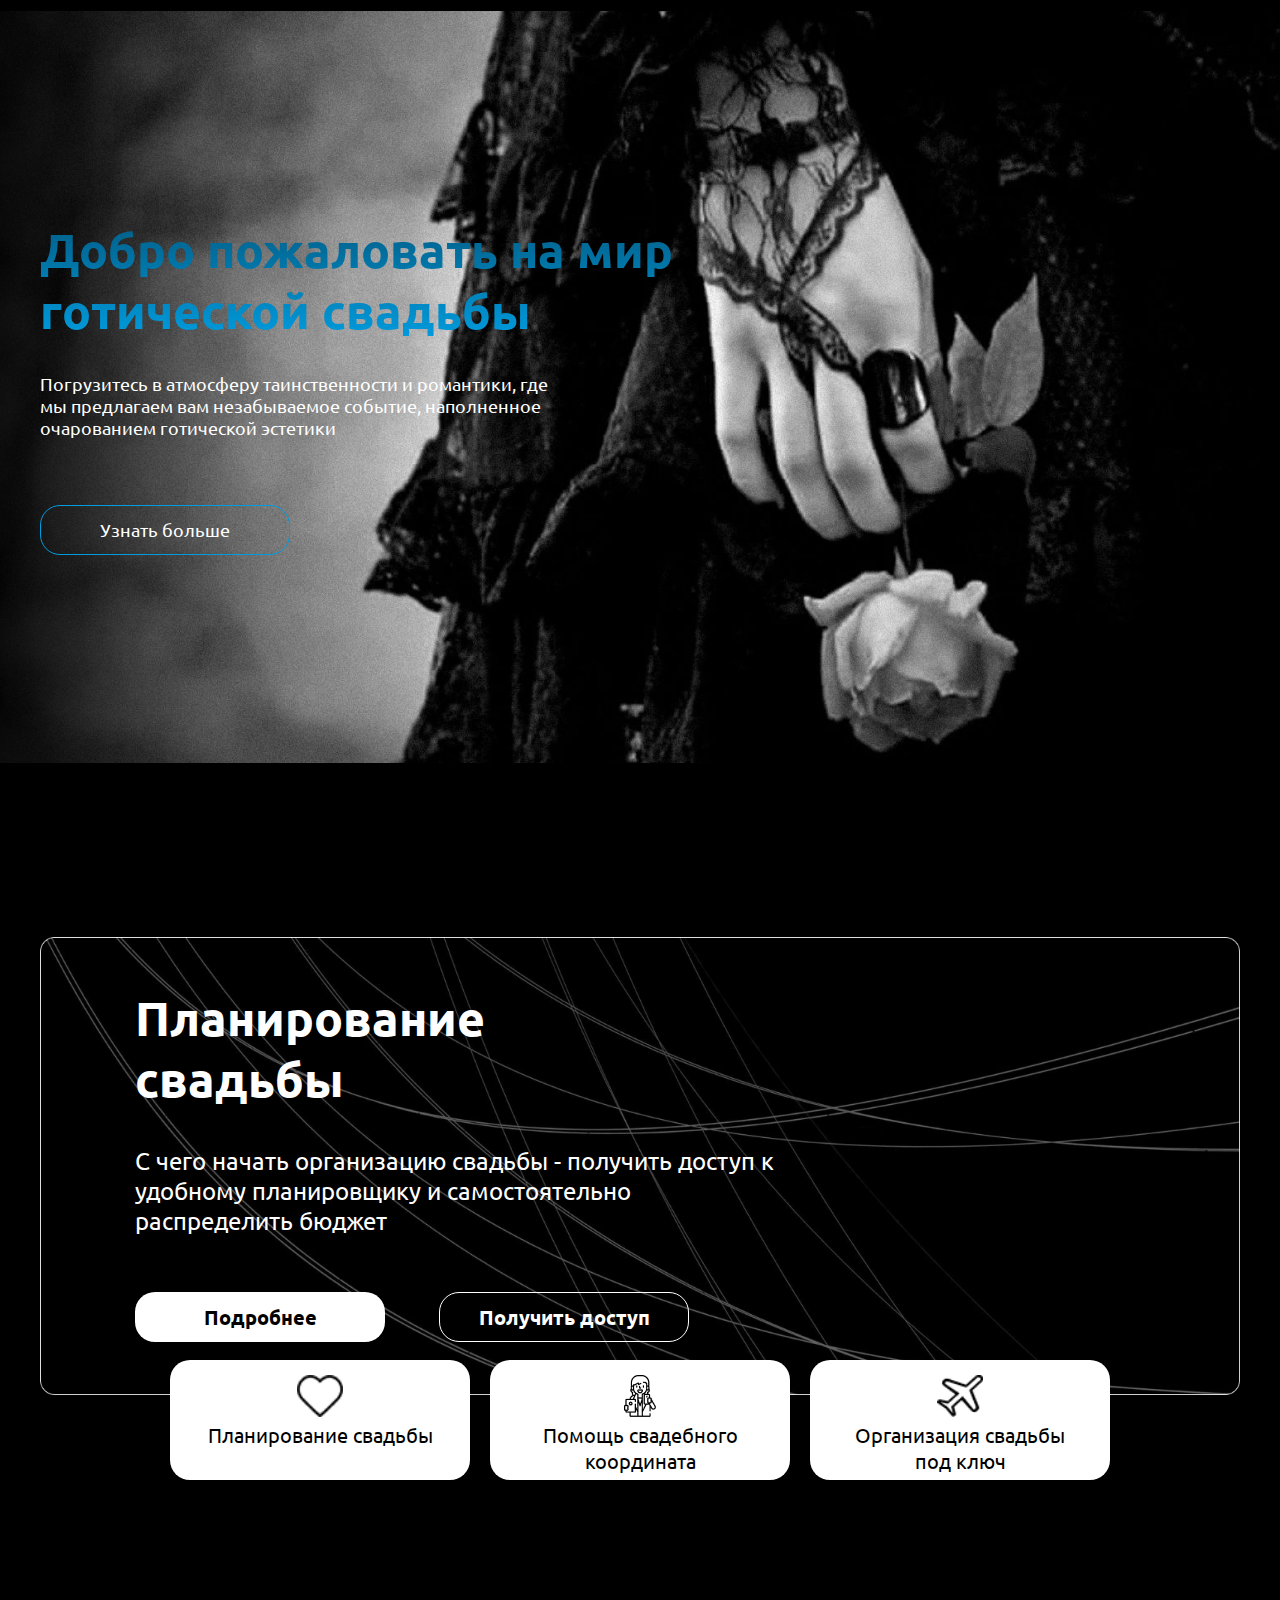
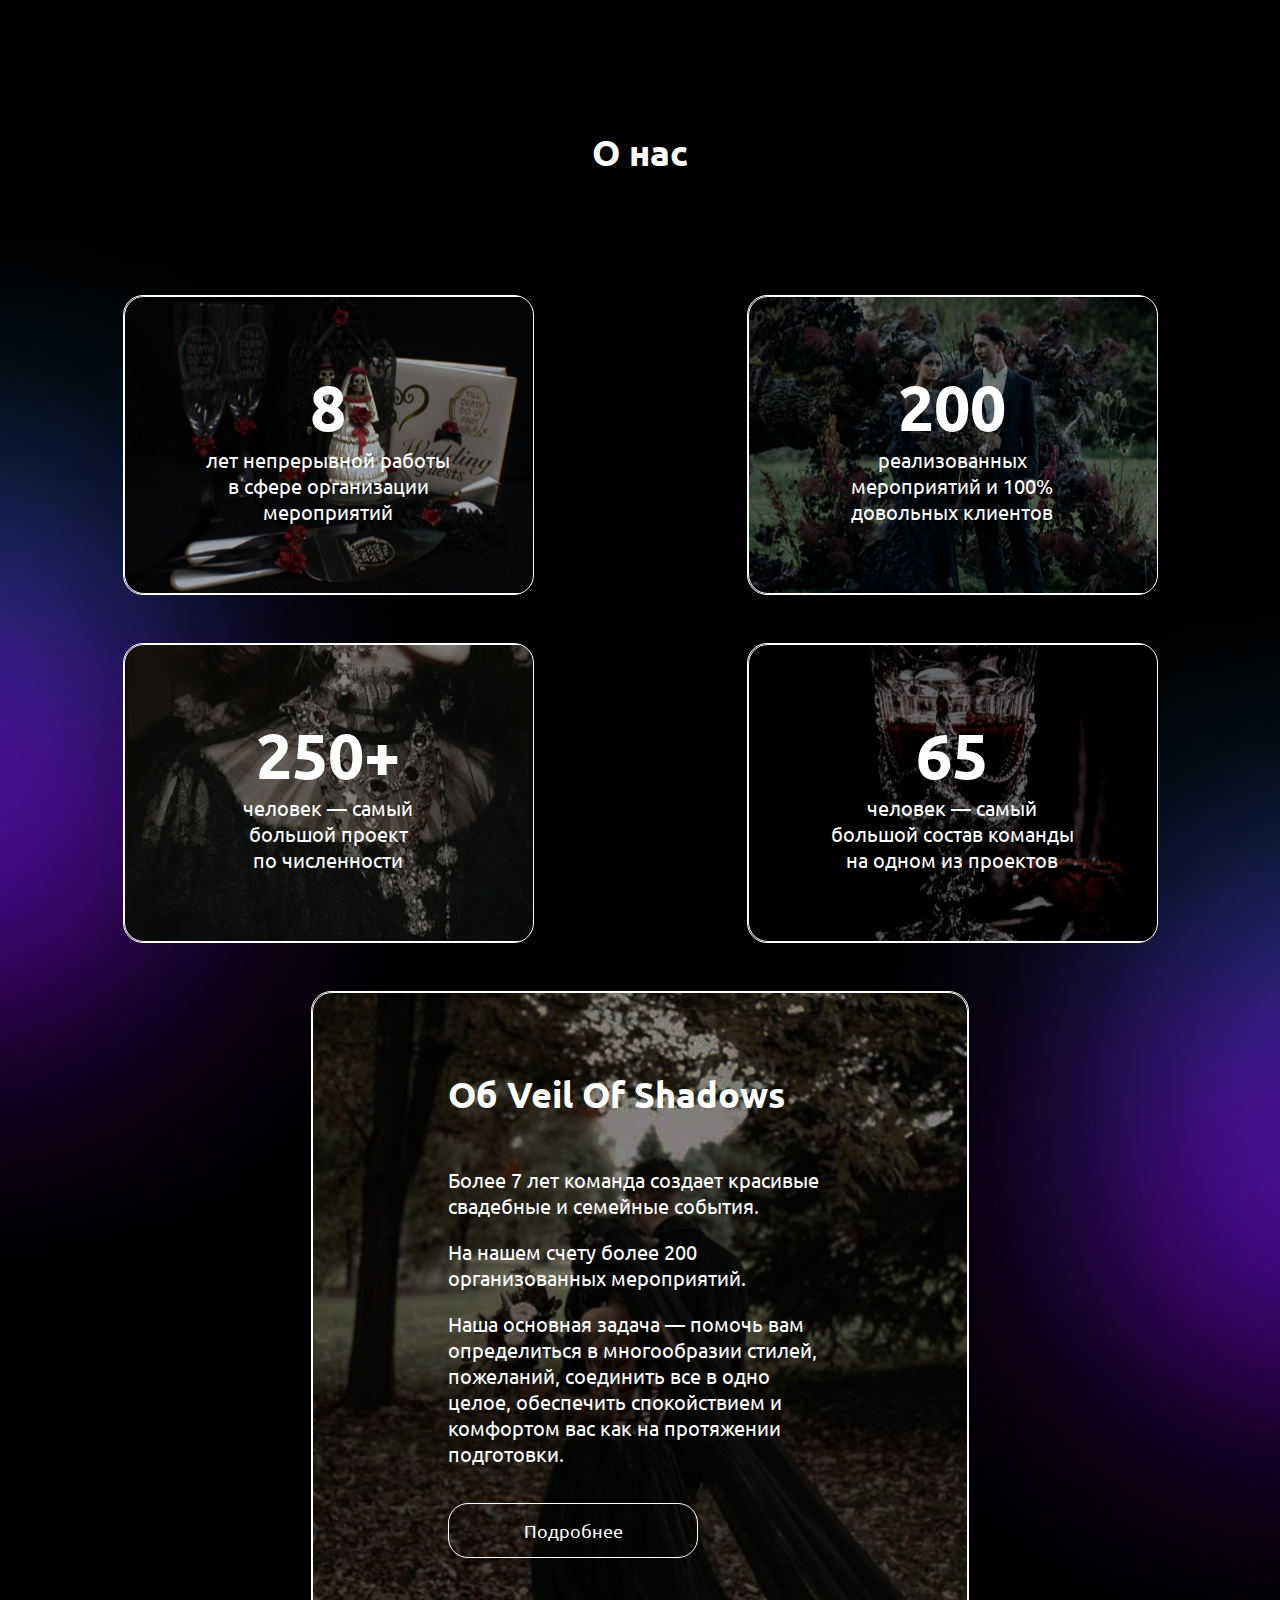
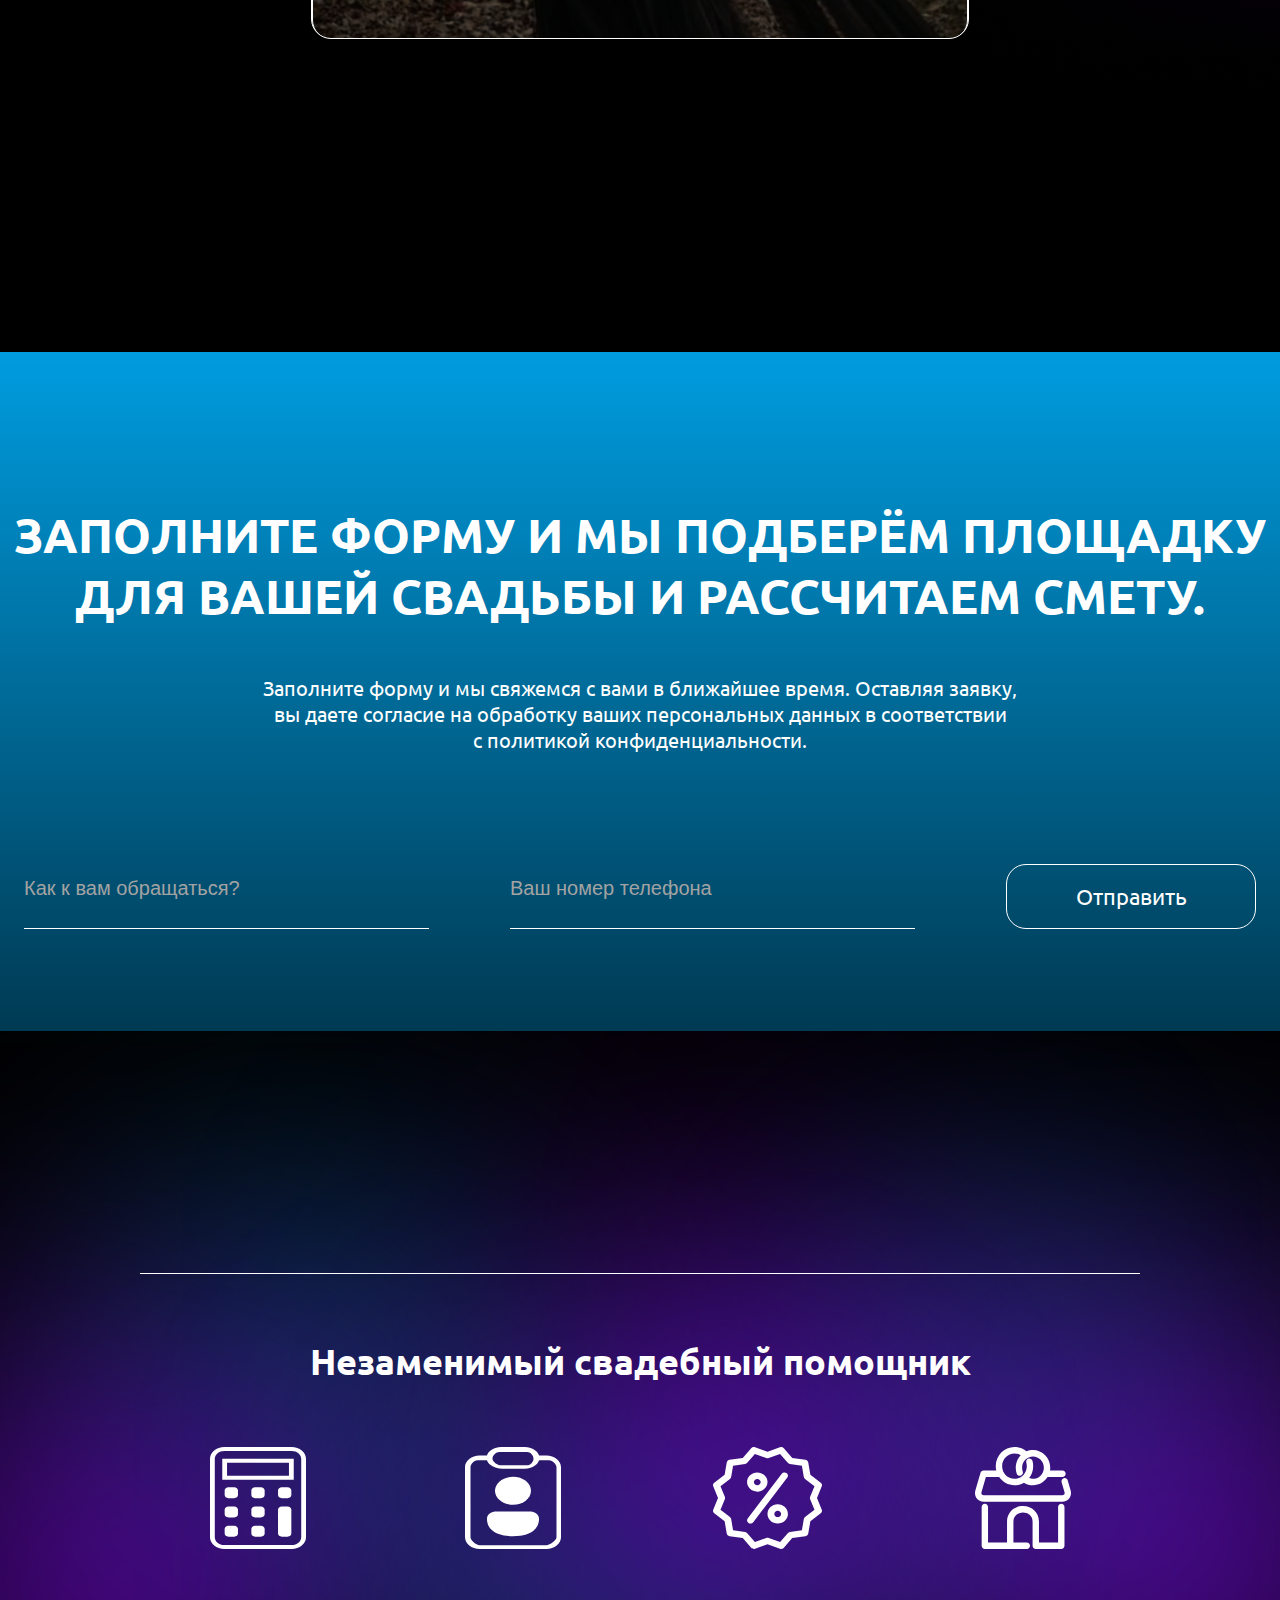
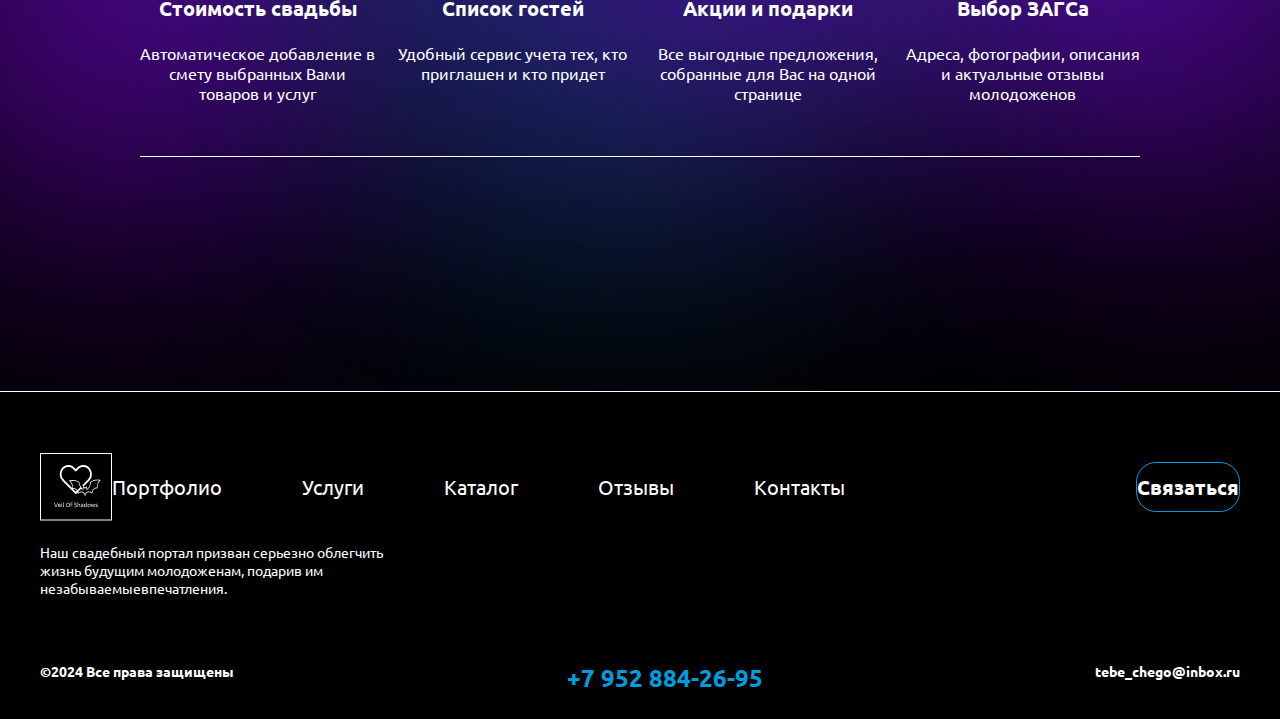
==== commit 79a90aaf: "футор в адаптиве" ====
--- a/index.html
+++ b/index.html
@@ -1,5 +1,6 @@
 <!DOCTYPE html>
 <html lang="en">
+
 <head>
     <meta charset="UTF-8">
     <meta name="viewport" content="width=device-width, initial-scale=1.0">
@@ -9,8 +10,9 @@
     <link rel="preconnect" href="https://fonts.gstatic.com" crossorigin>
     <link href="https://fonts.googleapis.com/css2?family=Ubuntu:wght@400;700&display=swap" rel="stylesheet">
 </head>
+
 <body>
-    <header class="d-f f-d_c">
+    <!-- <header class="d-f f-d_c">
         <div class="header-top d-f s-b a-i_c">
             <div class="block-social d-f">
                 <img src="img/vk.png" alt="vk" class="icon-social">
@@ -29,11 +31,12 @@
             <a href="#">Отзывы</a>
             <a href="#">Контакты</a>
         </div>
-    </header>
+    </header> -->
     <section class="welcome d-f a-i_c">
         <div class="container">
             <h1>Добро пожаловать на мир готической свадьбы</h1>
-            <p>Погрузитесь в атмосферу таинственности и романтики, где мы предлагаем вам незабываемое событие, наполненное очарованием готической эстетики</p>
+            <p>Погрузитесь в атмосферу таинственности и романтики, где мы предлагаем вам незабываемое событие,
+                наполненное очарованием готической эстетики</p>
             <button>Узнать больше</button>
         </div>
     </section>
@@ -41,7 +44,8 @@
         <div class="wedding-planning-inside">
             <div class="wedding-planning-inside__container">
                 <h1>Планирование свадьбы</h1>
-                <p>С чего начать организацию свадьбы - получить доступ к удобному планировщику и самостоятельно распределить бюджет</p>
+                <p>С чего начать организацию свадьбы - получить доступ к удобному планировщику и самостоятельно
+                    распределить бюджет</p>
                 <div class="wedding-planning-buttons d-f">
                     <button class="u-bold">Подробнее</button>
                     <button class="u-bold">Получить доступ</button>
@@ -65,7 +69,7 @@
     </section>
     <section class="about-us">
         <h2>О нас</h2>
-        <div class="about-us__blocks container d-f">
+        <div class="about-us__blocks container d-f s-b f-w">
             <div class="d-f f-d_c">
                 <div class="d-f f-d_c a-i_c j-c_c">
                     <p>8</p>
@@ -88,67 +92,79 @@
             </div>
             <div class="d-f f-d_c">
                 <div class="d-f f-d_c j-c_c">
-                    <p>Об Veil Of Shadows</p>
+                    <h2>Об Veil Of Shadows</h2>
                     <p>Более 7 лет команда создает красивые свадебные и семейные события.</p>
                     <p>На нашем счету более 200 организованных мероприятий.</p>
-                    <p>Наша основная задача — помочь вам определиться в многообразии стилей, пожеланий, соединить все в одно целое, обеспечить спокойствием и комфортом вас как на протяжении подготовки.</p>
+                    <p>Наша основная задача — помочь вам определиться в многообразии стилей, пожеланий, соединить все в
+                        одно целое, обеспечить спокойствием и комфортом вас как на протяжении подготовки.</p>
                     <button>Подробнее</button>
                 </div>
             </div>
         </div>
     </section>
-    <!-- <section class="feedback-form d-f f-d_c a-i_c">
-<h1>Заполните форму и мы подберём площадку для вашей свадьбы и рассчитаем смету.</h1>
-        <p>Заполните форму и мы свяжемся с вами в ближайшее время. Оставляя заявку, вы даете согласие на обработку ваших персональных данных в соответствии с политикой конфиденциальности.</p>
-        <form>
+    <section class="feedback-form d-f f-d_c a-i_c">
+        <h1>Заполните форму и мы подберём площадку для вашей свадьбы и рассчитаем смету.</h1>
+        <p>Заполните форму и мы свяжемся с вами в ближайшее время. Оставляя заявку, вы даете согласие на обработку ваших
+            персональных данных в соответствии с политикой конфиденциальности.</p>
+        <form class="d-f j-c_c f-w">
             <input type="text" placeholder="Как к вам обращаться?">
             <input type="tel" placeholder="Ваш номер телефона">
             <button type="submit">Отправить</button>
         </form>
     </section>
     <section class="indispensable">
-        <h3>Незаменимый свадебный помощник</h3>
-        <div class="indispensable-blocks">
-            <div>
-                <img src="img/calc.svg" alt="calc">
-                <p>Стоимость свадьбы</p>
-                <p>Автоматическое добавление в смету выбранных Вами товаров и услуг</p>
-            </div>
-            <div>
-                <img src="img/guest_list.svg" alt="guest_list">
-                <p>Список гостей</p>
-                <p>Удобный сервис учета тех, кто приглашен и кто придет</p>
-            </div>
-            <div>
-                <img src="img/sails.svg" alt="sails">
-                <p>Акции и подарки</p>
-                <p>Все выгодные предложения, собранные для Вас на одной странице</p>
-            </div>
-            <div>
-                <img src="img/marriage-registry.svg" alt="marriage-registry">
-                <p>Выбор ЗАГСа</p>
-                <p>Адреса, фотографии, описания и актуальные отзывы молодоженов</p>
+        <div class="indispensable-border">
+            <h2>Незаменимый свадебный помощник</h2>
+            <div class="indispensable-blocks d-f j-c_c">
+                <div class="d-f f-d_c a-i_c">
+                    <img src="img/calc.svg" alt="calc">
+                    <p class="u-bold">Стоимость свадьбы</p>
+                    <p>Автоматическое добавление в смету выбранных Вами товаров и услуг</p>
+                </div>
+                <div class="d-f f-d_c a-i_c">
+                    <img src="img/guest_list.svg" alt="guest_list">
+                    <p class="u-bold">Список гостей</p>
+                    <p>Удобный сервис учета тех, кто приглашен и кто придет</p>
+                </div>
+                <div class="d-f f-d_c a-i_c">
+                    <img src="img/sails.svg" alt="sails">
+                    <p class="u-bold">Акции и подарки</p>
+                    <p>Все выгодные предложения, собранные для Вас на одной странице</p>
+                </div>
+                <div class="d-f f-d_c a-i_c">
+                    <img src="img/marriage-registry.svg" alt="marriage-registry">
+                    <p class="u-bold">Выбор ЗАГСа</p>
+                    <p>Адреса, фотографии, описания и актуальные отзывы молодоженов</p>
+                </div>
             </div>
         </div>
     </section>
     <footer>
-        <div class="footer-top">
+        <div class="footer-top container d-f s-b a-i_c">
             <img src="img/logo.png" alt="logo">
-            <div class="footer-links">
+            <div class="footer-links d-f">
                 <a href="#">Портфолио</a>
                 <a href="#">Услуги</a>
                 <a href="#">Каталог</a>
                 <a href="#">Отзывы</a>
                 <a href="#">Контакты</a>
             </div>
-            <button>Связаться</button>
+            <p class="footer-hiden">
+                Наш свадебный портал призван серьезно облегчить жизнь будущим молодоженам, подарив им
+                незабываемыевпечатления.
+            </p>
+            <button class="u-bold">Связаться</button>
         </div>
-        <p>Наш свадебный портал призван серьезно облегчить жизнь будущим молодоженам, подарив им незабываемые впечатления.</p>
-        <div class="footer-bottom">
-            <p>&copy;2024 Все права защищены</p>
-            <p>+7 952 884-26-95</p>
-            <p>tebe_chego@inbox.ru</p>
+        <p class="container">
+            Наш свадебный портал призван серьезно облегчить жизнь будущим молодоженам, подарив им
+            незабываемыевпечатления.
+        </p>
+        <div class="footer-bottom container u-bold d-f s-b">
+            <p class="u-bold">&copy;2024 Все права защищены</p>
+            <p class="u-bold">+7 952 884-26-95</p>
+            <p class="u-bold">tebe_chego@inbox.ru</p>
         </div>
-    </footer> -->
+    </footer>
 </body>
+
 </html>--- a/style.css
+++ b/style.css
@@ -1,29 +1,30 @@
-*{
+* {
     margin: 0;
     padding: 0;
 }
+
 /* адаптив под 1217 */
 /*  */
 /*  */
-body{
+body {
     font-family: 'Ubuntu', sans-serif;
     color: white;
     background-color: black;
 }
 
 .u-regular {
-  font-family: "Ubuntu", sans-serif;
-  font-weight: 400;
-  font-style: normal;
+    font-family: "Ubuntu", sans-serif;
+    font-weight: 400;
+    font-style: normal;
 }
 
 .u-bold {
-  font-family: "Ubuntu", sans-serif;
-  font-weight: 700;
-  font-style: normal;
-}
-
-button{
+    font-family: "Ubuntu", sans-serif;
+    font-weight: 700;
+    font-style: normal;
+}
+
+button {
     font-family: 'Ubuntu', sans-serif;
     color: white;
     width: 250px;
@@ -35,267 +36,301 @@
     font-size: 18px;
 }
 
-h1{
+h1 {
     font-size: 48px;
 }
 
-h2{
+h2 {
     font-size: 36px;
 }
 
-a{
+a {
     text-decoration: none;
     color: white;
 }
 
-.d-f{
+.d-f {
     display: flex;
 }
 
-.s-b{
+.s-b {
     justify-content: space-between
 }
 
-.a-i_c{
+.a-i_c {
     align-items: center;
 }
 
-.f-d_c{
+.f-d_c {
     flex-direction: column;
 }
 
-.j-c_c{
+.j-c_c {
     justify-content: center;
 }
 
-header{
+.f-w {
+    flex-wrap: wrap;
+}
+
+header {
     position: sticky;
     left: 0;
     top: 0;
     z-index: 100;
     background-color: black;
-    padding: 0 18.5em;
-}
+    padding: 0 calc((100% - 1330px) / 2);
+}
+
 /* Разобраться с адаптацией шапки */
-.header-top{
+.header-top {
     padding: 16px 0;
     border-bottom: 1px solid white;
 }
 
-.block-social{
+.block-social {
     gap: 1.2em;
 }
 
-.header-top > p{
+.header-top>p {
     font-size: 15px;
 }
 
-.header-top > a > button{
+.header-top>a>button {
     font-size: 18px;
     width: 9.5em;
     height: 2.5em;
 }
 
-.header-bottom{
+.header-bottom {
     /* max-width: 1330px; */
     gap: 4em;
     padding: 37px 0;
 }
 
 .container {
-    padding: 0 160px;
-}
-
-.welcome{
+    padding: 0 calc((100% - 1600px) / 2);
+}
+
+.welcome {
     background-image: url('/img/background-welcome.png');
     background-position: right;
     background-repeat: no-repeat;
     height: 773px;
 }
 
-.welcome > div > h1{
+.welcome>div>h1 {
     max-width: 655px;
-    background: linear-gradient(to bottom, #025D85 0%, #009CDF 100%); /* Линейный градиент */
-    -webkit-text-fill-color: transparent; /* Прозрачный цвет текста для WebKit-браузеров */
-    background-clip: text; /* Обрезка фона по тексту для других браузеров */
-}
-.welcome > div > p{
+    background: linear-gradient(to bottom, #025D85 0%, #009CDF 100%);
+    /* Линейный градиент */
+    -webkit-text-fill-color: transparent;
+    /* Прозрачный цвет текста для WebKit-браузеров */
+    background-clip: text;
+    /* Обрезка фона по тексту для других браузеров */
+}
+
+.welcome>div>p {
     max-width: 520px;
     font-size: 18px;
     margin: 32px 0 66px 0px;
 }
 
-.wedding-planning{
+.wedding-planning {
     margin-top: 164px;
 }
 
-.wedding-planning-inside{
+.wedding-planning-inside {
     background-image: url('img/background-wedding-planning.png');
     width: 100%;
     height: 611px;
-    background-repeat: no-repeat; /* Не повторять изображение */
-    background-size: contain; /* Изображение полностью помещается в блок */
-}
-
-.wedding-planning-inside__container{
-    padding: 6em 0px 0px 8em;
-}
-.wedding-planning-inside__container > p {
+    background-repeat: no-repeat;
+    /* Не повторять изображение */
+    background-size: contain;
+    /* Изображение полностью помещается в блок */
+}
+
+.wedding-planning-inside__container {
+    padding: 95px 0px 0px 136px;
+}
+
+.wedding-planning-inside__container>p {
     font-size: 24px;
     margin-top: 37px;
     max-width: 653px;
-}
-
-.wedding-planning-inside__container > h1{
+    margin-bottom: 56px;
+
+}
+
+.wedding-planning-inside__container>h1 {
     width: 387px;
 }
 
-.wedding-planning-buttons{
+.wedding-planning-buttons {
     gap: 54px;
-    /* em */
-    margin-top: 56px;
-}
-
-.wedding-planning-buttons > button{
+}
+
+.wedding-planning-buttons>button {
     font-size: 20px;
 }
 
-.wedding-planning-buttons > button:first-child{
+.wedding-planning-buttons>button:first-child {
     background-color: white;
     color: black;
     border: none;
 }
 
-.wedding-planning-buttons > button:last-child{
+.wedding-planning-buttons>button:last-child {
     border: 1px solid white;
 }
 
-.wedding-planning-outside{
+.wedding-planning-outside {
     gap: 20px;
     position: relative;
     top: -66px;
 }
 
-.wedding-planning-outside__block{
+.wedding-planning-outside__block {
     width: 384px;
-    height: 172px; 
+    height: 172px;
     /* перевести в ем */
     background-color: white;
     color: black;
     border-radius: 20px;
 }
 
-.wedding-planning-outside__block > img{
+.wedding-planning-outside__block>img {
     margin: 25px 0 10px 0;
     height: 42px;
 }
 
-.wedding-planning-outside__block > p {
+.wedding-planning-outside__block>p {
     font-size: 20px;
     text-align: center;
     max-width: 225px;
 }
 
-.about-us{
-    background-image: url('/img/background-about.png');
-    /* задник круглежки сделать */
-    margin-top: 214px;
-}
-
-.about-us > h2 {
+.about-us {
+    background-image: url('img/background-about-us.png');
+    background-position: center;
+    background-repeat: no-repeat;
+    padding-top: 214px;
+    padding-bottom: 313px;
+}
+
+.about-us>h2 {
     text-align: center;
+    margin-bottom: 120px;
 }
 
 .about-us__blocks {
     gap: 48px;
-    flex-wrap: wrap;
-    justify-content: space-around;
-}
-
-.about-us__blocks > div {
+}
+
+.about-us__blocks>div {
     gap: 48px;
 }
 
-.about-us__blocks > div > div {
-    width: 425px;
-    height: 300px;
+.about-us__blocks>div>div {
+    width: 409px;
+    height: 298px;
     border-radius: 20px;
     background-repeat: no-repeat;
     text-align: center;
     border: 1px solid white;
 }
 
-.about-us__blocks > div > div > p{
+.about-us__blocks>div>div>p {
     max-width: 250px;
     font-size: 20px;
 }
 
-.about-us__blocks > div > div > p:first-child{
+.about-us__blocks>div>div>p:first-child {
     font-size: 64px;
     font-weight: 700;
 }
 
-.about-us__blocks > div:nth-child(3) > div > p:first-child{
-    font-size: 36px;
+.about-us__blocks>div:nth-child(3)>div>h2 {
     margin-bottom: 30px;
     max-width: 385px;
 }
 
-.about-us__blocks > div:nth-child(3) > div > p:not(:first-child){
+.about-us__blocks>div:nth-child(3)>div>p {
     margin-top: 20px;
     max-width: 385px;
 }
 
-.about-us__blocks > div:nth-child(3) > div > button{
+.about-us__blocks>div:nth-child(3)>div>button {
     margin-top: 36px;
     border-color: white;
     height: 55px;
 }
 
-.about-us__blocks > div:first-child > div:nth-child(1){
+.about-us__blocks>div:first-child>div:nth-child(1) {
     background-image: url('img/background-about-us__first.svg');
-}
-
-.about-us__blocks > div:first-child > div:nth-child(2){
+    background-size: cover;
+}
+
+.about-us__blocks>div:first-child>div:nth-child(2) {
     background-image: url('img/background-about-us__second.svg');
-}
-
-.about-us__blocks > div:nth-child(2) > div:nth-child(1){
+    background-size: cover;
+}
+
+.about-us__blocks>div:nth-child(2)>div:nth-child(1) {
     background-image: url('img/background-about-us__third.svg');
-}
-
-.about-us__blocks > div:nth-child(2) > div:nth-child(2){
+    background-size: cover;
+}
+
+.about-us__blocks>div:nth-child(2)>div:nth-child(2) {
     background-image: url('img/background-about-us__foutrh.svg');
-}
-
-.about-us__blocks > div:nth-child(3) > div:nth-child(1){
+    background-size: cover;
+}
+
+.about-us__blocks>div:nth-child(3)>div:nth-child(1) {
     background-image: url('img/background-about-us__fifth.svg');
-    width: 386px;
-    height: 448px;
+    background-size: cover;
+    width: 520px;
+    height: 646px;
     text-align: left;
-    padding: 85px 135px;
-}
-
-.feedback-form{
-    background: linear-gradient(to bottom, #009CDF 0%, #025D85 100%); /* Линейный градиент */
-
-}
-
-.feedback-form > h1 {
+    padding-left: 136px;
+}
+
+@media (max-width: 1600px) {
+    .container {
+        padding: 0 calc((100% - 870px) / 2);
+    }
+
+    .about-us__blocks {
+        justify-content: space-around;
+    }
+}
+
+.feedback-form {
+    background: linear-gradient(to bottom, #009CDF 0%, #003A53 100%);
+    padding-top: 152px;
+}
+
+.feedback-form>h1 {
     text-align: center;
     text-transform: uppercase;
     max-width: 1330px;
 }
 
-.feedback-form > p {
+.feedback-form>p {
     text-align: center;
     font-size: 20px;
     max-width: 790px;
-}
-
-.feedback-form > form > input{
+    padding-top: 49px;
+    padding-bottom: 111px;
+}
+
+.feedback-form>form {
+    gap: 81px;
+    margin-bottom: 102px;
+}
+
+.feedback-form>form>input {
     border: none;
-    border-bottom: 1px solid #A3A3A3;
+    border-bottom: 1px solid white;
     background-color: transparent;
     font-size: 20px;
     padding-bottom: 15px;
@@ -303,59 +338,134 @@
     width: 405px;
 }
 
-.feedback-form > form > input::placeholder{
+.feedback-form>form>input::placeholder {
     color: #A3A3A3;
     font-size: 20px;
 }
 
-.feedback-form > form > button {
+.feedback-form>form>button {
     border-color: white;
     height: 65px;
-}
-
-.indispensable{
+    font-size: 22px;
+    margin-left: 10px;
+}
+
+.indispensable {
+    padding-top: 242px;
     background-image: url('img/background-indispensable.svg');
-}
-
-
-
-
-
-
-
-.auth{
+    background-position: center;
+    background-repeat: no-repeat;
+    padding-bottom: 234px;
+
+}
+
+.indispensable-border {
+    padding-top: 65px;
+    padding-bottom: 53px;
+    border-top: 1px solid white;
+    border-bottom: 1px solid white;
+    margin: 0 calc((100% - 1330px) / 2);
+}
+
+.indispensable-border>h2 {
+    text-align: center;
+}
+
+.indispensable-blocks {
+    margin-top: 63px;
+    gap: 20px;
+}
+
+/* Почему-то first-child не работает, поэтому использую first-of-type */
+/* Выяснил. first-child прокатит, если убирать Img. Буквально first-child
+смотрит все дочерние элементы и считает первый(по сути img первый, поэтому стиль
+не применяется, т.к. ищем p, а по факту img первый,
+ а first-of-type буквально "первый из предложенных" в данном случае p.
+Т.е. он ищет дочерние p, а после выбирает среди них */
+.indispensable-blocks>div>p:first-of-type {
+    font-size: 20px;
+    margin-top: 46px;
+    margin-bottom: 21px;
+}
+
+.indispensable-blocks>div>p:last-of-type {
+    text-align: center;
+    max-width: 250px;
+}
+
+footer {
+    background-image: url('img/background-footer.svg');
+    background-size: cover;
+    border-top: 1px solid white;
+    padding-top: 55px;
+    padding-bottom: 25px;
+}
+
+.footer-links {
+    gap: 80px;
+    font-size: 20px;
+}
+
+.footer-hiden {
+    visibility: hidden;
+}
+
+.footer-top>button {
+    font-size: 20px;
+}
+
+footer>p {
+    max-width: 385px;
+    margin-top: 16px;
+    margin-bottom: 65px;
+}
+
+footer>p,
+.footer-bottom>p:first-child,
+.footer-bottom>p:last-child {
+    font-size: 14px;
+}
+
+.footer-bottom>p:nth-child(2) {
+    color: #009CDF;
+    font-size: 24px;
+}
+
+
+/* auth.html */
+.auth {
     border: 1px solid white;
     max-width: 556px;
 }
 
-.close-button{
+.close-button {
     margin: 20px 20px 13px 0;
     justify-content: flex-end;
 }
 
-.auth-block > p{
+.auth-block>p {
     font-size: 24px;
     margin: 0 53px;
     font-weight: 700;
 }
 
-.auth-block > form{
+.auth-block>form {
     margin: 50px 53px 23px 53px;
     gap: 26px;
 }
 
-.auth-block > form > input{
+.auth-block>form>input {
     padding-left: 19px;
 }
 
-.auth-block > form > input {
+.auth-block>form>input {
     font-size: 16px;
     width: 431px;
     height: 55px;
     border: none;
 }
 
-.auth-block > form > button {
+.auth-block>form>button {
     width: 450px;
     height: 55px;
     border: none;
@@ -363,20 +473,399 @@
     border-radius: 0;
 }
 
-.remember{
+.remember {
     gap: 1em;
 }
 
-.remember > input {
+.remember>input {
     width: 26px;
     height: 24px;
 }
 
-.remember-and-forgot{
+.remember-and-forgot {
     margin: 0 53px;
 }
 
-.down-button{
+.down-button {
     gap: 1em;
     margin: 98px 0 32px 0;
-}+}
+
+
+@media (max-width: 1650px) {
+    .container {
+        padding: 0 calc((100% - 1200px) / 2);
+    }
+
+    header {
+        padding: 0 calc((100% - 1000px) / 2);
+    }
+
+    .about-us__blocks {
+        justify-content: space-around;
+    }
+
+    .wedding-planning-inside {
+        height: 459px;
+    }
+
+    .wedding-planning-inside__container {
+        padding: 50px 0px 0px 95px;
+    }
+
+    .wedding-planning-outside {
+        top: -36px;
+    }
+
+    .wedding-planning-outside__block {
+        width: 300px;
+        height: 120px;
+    }
+
+    .wedding-planning-outside__block>img {
+        margin: 15px 0 5px 0;
+    }
+
+    .indispensable-border {
+        margin: 0 calc((100% - 1000px) / 2);
+    }
+}
+
+@media (max-width: 1260px) {
+    header {
+        padding: 0 calc((100% - 700px) / 2);
+    }
+
+    .container {
+        padding: 0 calc((100% - 890px) / 2);
+    }
+
+    .wedding-planning-inside__container {
+        padding: 10px 0px 0px 30px;
+    }
+
+    .wedding-planning-inside__container>p {
+        margin-top: 15px;
+        margin-bottom: 30px;
+    }
+
+    .wedding-planning-buttons {
+        gap: 30px;
+    }
+
+    .wedding-planning-outside__block {
+        width: 250px;
+    }
+
+    .wedding-planning-inside {
+        height: 340px;
+    }
+
+    .wedding-planning-outside {
+        top: -16px;
+    }
+
+    .feedback-form>form {
+        max-width: 891px;
+    }
+
+    .feedback-form>h1 {
+        max-width: 891px;
+    }
+
+    .feedback-form>form>button {
+        margin-left: 0;
+    }
+
+    .indispensable-border {
+        margin: 0 calc((100% - 870px) / 2);
+    }
+
+    .footer-links {
+        gap: 20px;
+    }
+}
+
+@media (max-width: 900px) {
+    button {
+        border-radius: 10px;
+    }
+
+    .container {
+        padding: 0 calc((100% - 350px) / 2);
+    }
+
+    .welcome {
+        align-items: flex-start;
+        background-size: contain;
+        background-position: bottom;
+        height: 552px;
+    }
+
+    .welcome>div {
+        margin-top: 43px;
+        display: flex;
+        flex-direction: column;
+        align-items: center;
+    }
+
+    .welcome>div>h1 {
+        text-align: center;
+        font-size: 30px;
+    }
+
+    .welcome>div>p {
+        font-size: 18px;
+        margin: 20px 0 35px 0px;
+        text-align: center;
+    }
+
+    .welcome>div>button {
+        width: 122px;
+        height: 26px;
+        font-size: 10px;
+    }
+
+    .wedding-planning {
+        margin-top: 66px;
+    }
+
+    .wedding-planning-inside {
+        background-image: url('img/background-wedding-planning-small.svg');
+        display: flex;
+        justify-content: center;
+        height: 293px;
+    }
+
+    .wedding-planning-inside__container {
+        padding: 52px 0 0 0;
+        max-width: 256px;
+        display: flex;
+        flex-direction: column;
+        align-items: center;
+    }
+
+    .wedding-planning-inside__container>h1 {
+        font-size: 22px;
+        width: min-content;
+        text-align: center;
+    }
+
+    .wedding-planning-inside__container>p {
+        font-size: 14px;
+        text-align: center;
+        width: 200px;
+    }
+
+    .wedding-planning-buttons>button {
+        width: 122px;
+        height: 26px;
+        font-size: 10px;
+        gap: 12px;
+    }
+
+    .wedding-planning-outside {
+        flex-direction: column;
+        align-items: center;
+    }
+
+    .wedding-planning-outside__block {
+        width: 200px;
+        height: 90px;
+        align-items: center;
+    }
+
+    .wedding-planning-outside__block>p {
+        font-size: 16px;
+        max-width: 182px;
+    }
+
+    .wedding-planning-outside__block>img {
+        margin: 11px 0 13px 0;
+        height: 15px;
+    }
+
+    .about-us {
+        background-image: url('img/background-about-us-small.svg');
+        background-position: center;
+        background-repeat: no-repeat;
+        background-size: containt;
+        padding-top: 126px;
+        padding-bottom: 163px;
+    }
+
+    .about-us>h2 {
+        font-size: 28px;
+        margin-bottom: 73px;
+    }
+
+    .about-us__blocks,
+    .about-us__blocks>div {
+        gap: 40px;
+    }
+
+    .about-us__blocks>div>div {
+        width: 350px;
+        height: 215px;
+    }
+
+    .about-us__blocks>div>div>p:first-child {
+        font-size: 36px;
+    }
+
+    .about-us__blocks>div>div>p:last-child {
+        font-size: 16px;
+    }
+
+    .about-us__blocks>div:nth-child(3)>div:nth-child(1) {
+        width: 291px;
+        height: 516px;
+        padding: 67px 0 39px 60px;
+    }
+
+    .about-us__blocks>div:nth-child(3)>div:nth-child(1)>h2 {
+        font-size: 24px;
+        margin-bottom: 14px;
+    }
+
+    .about-us__blocks>div:nth-child(3)>div:nth-child(1)>p {
+        font-size: 16px;
+        max-width: 205px;
+        margin-top: 10px;
+    }
+
+    .about-us__blocks>div:nth-child(3)>div:nth-child(1)>button {
+        width: 215px;
+        height: 36px;
+        font-size: 15px;
+        margin-top: 46px;
+    }
+
+    .feedback-form>h1 {
+        font-size: 24px;
+        width: 340px;
+    }
+
+    .feedback-form>p {
+        width: 307px;
+        font-size: 16px;
+        padding-top: 20px;
+        padding-bottom: 128px;
+    }
+
+    .feedback-form>form {
+        gap: 63px;
+    }
+
+    .feedback-form>form>input {
+        width: 350px;
+        font-size: 14px;
+    }
+
+    .feedback-form>form>input::placeholder {
+        font-size: 14px;
+    }
+
+    .feedback-form>form>button {
+        width: 167px;
+        height: 37px;
+        font-size: 14px;
+    }
+
+    .indispensable {
+        padding-top: 177px;
+        background-image: url('img/background-indispensable-small.svg');
+        background-position: center;
+        background-repeat: no-repeat;
+        padding-bottom: 136px;
+    }
+
+    .indispensable-border {
+        margin: 0 calc((100% - 350px) / 2);
+    }
+
+    .indispensable-border {
+        padding-top: 27px;
+        padding-bottom: 48px;
+    }
+
+    .indispensable-border>h2 {
+        font-size: 28px;
+    }
+
+    .indispensable-blocks {
+        margin-top: 65px;
+        flex-direction: column;
+        gap: 77px;
+    }
+
+    .indispensable-blocks>div>img {
+        width: 64px;
+        height: 68px;
+    }
+
+    .indispensable-blocks>div>p:first-of-type {
+        font-size: 16px;
+        margin-top: 35px;
+        margin-bottom: 15px;
+    }
+
+    .indispensable-blocks>div>p:last-of-type {
+        font-size: 14px;
+        max-width: 250px;
+    }
+
+    footer {
+        padding-top: 28px;
+        padding-bottom: 0px;
+        background-size: contain;
+        background-repeat: no-repeat;
+    }
+
+    .footer-top {
+        flex-direction: column;
+        align-items: flex-start;
+    }
+
+    .footer-top>img {
+        width: 46px;
+        height: 43px;
+    }
+
+    .footer-links {
+        display: none;
+    }
+
+    .footer-bottom {
+        padding: 10px;
+        margin-top: 37px;
+    }
+
+    footer>p {
+        display: none;
+    }
+
+    .footer-hiden {
+        visibility: visible;
+        font-size: 13px;
+        margin-top: 11px;
+    }
+
+    .footer-top>button {
+        width: 130px;
+        height: 35px;
+        font-size: 12px;
+        margin-top: 31px;
+    }
+
+    .footer-bottom>p:first-child,
+    .footer-bottom>p:last-child {
+        font-size: 8px;
+    }
+
+    .footer-bottom>p:nth-child(2) {
+        font-size: 12px;
+    }
+}
+
+разобраться с футером в адаптиве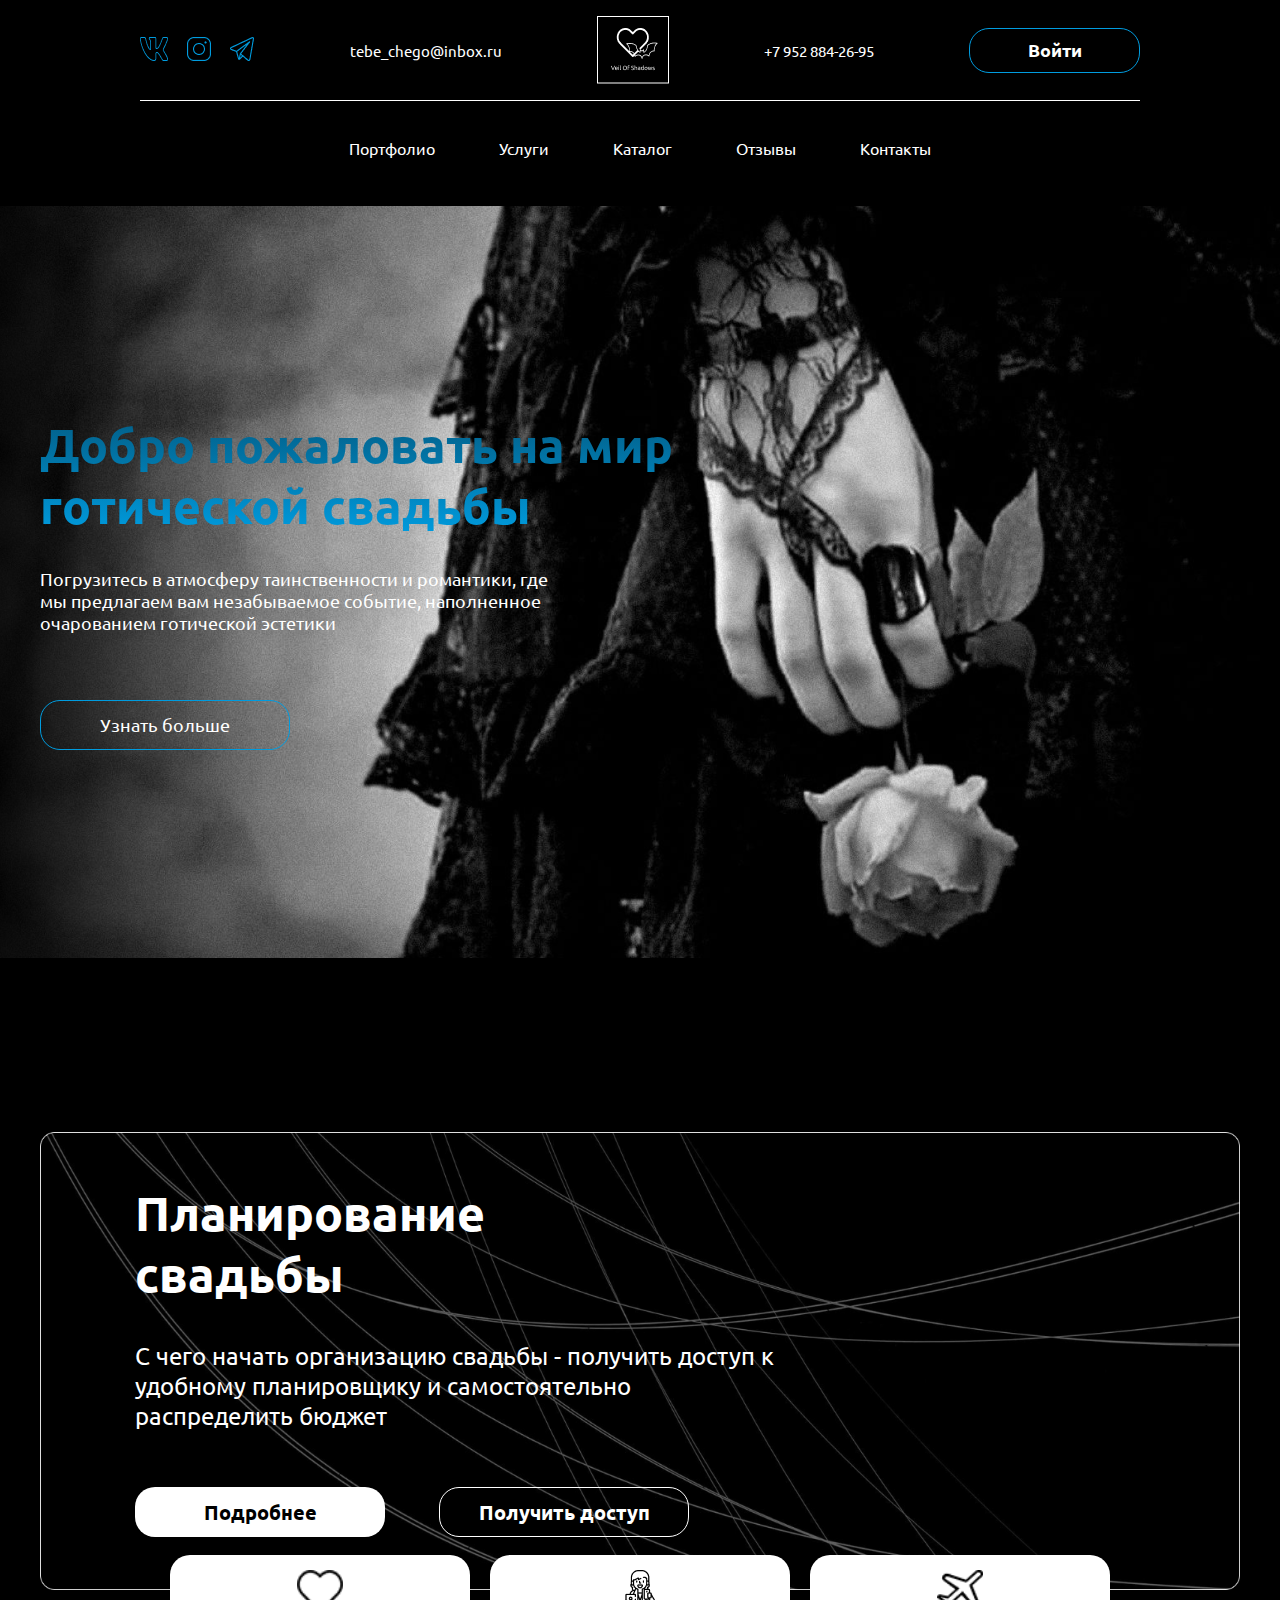
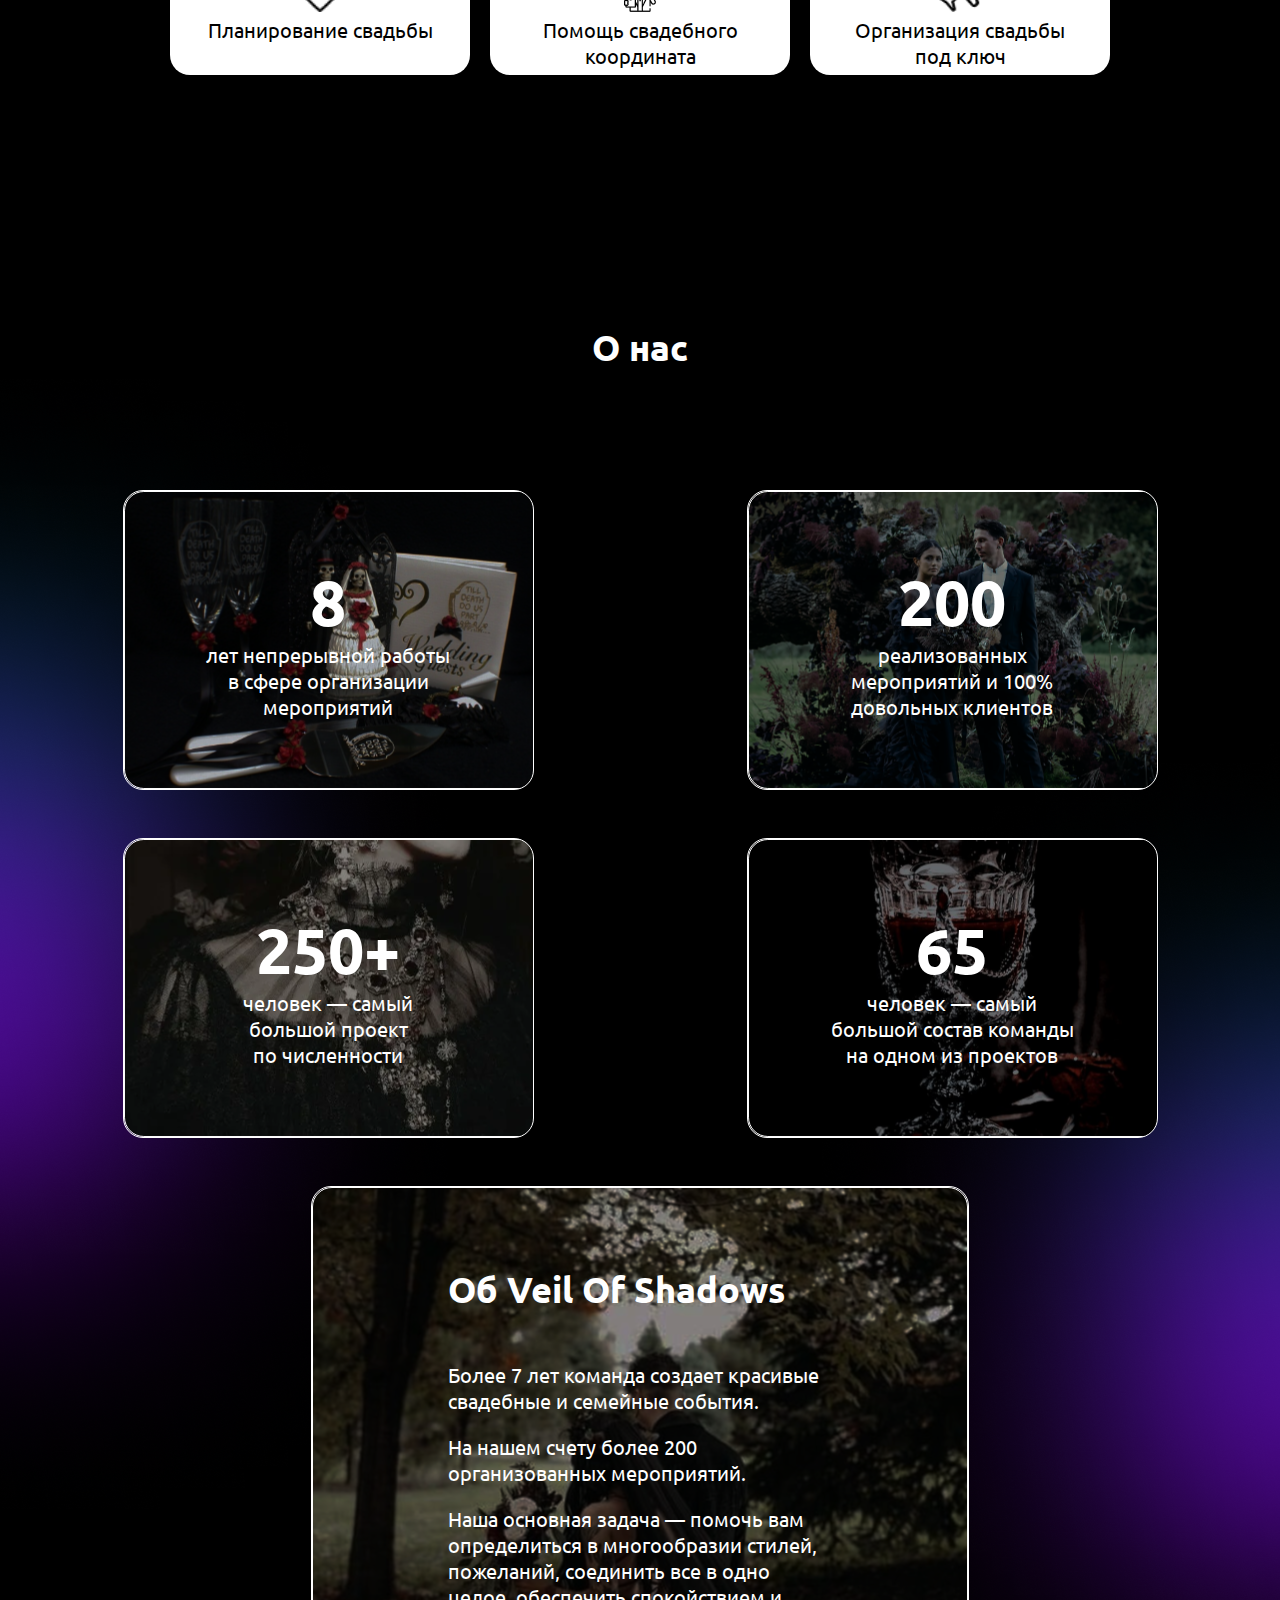
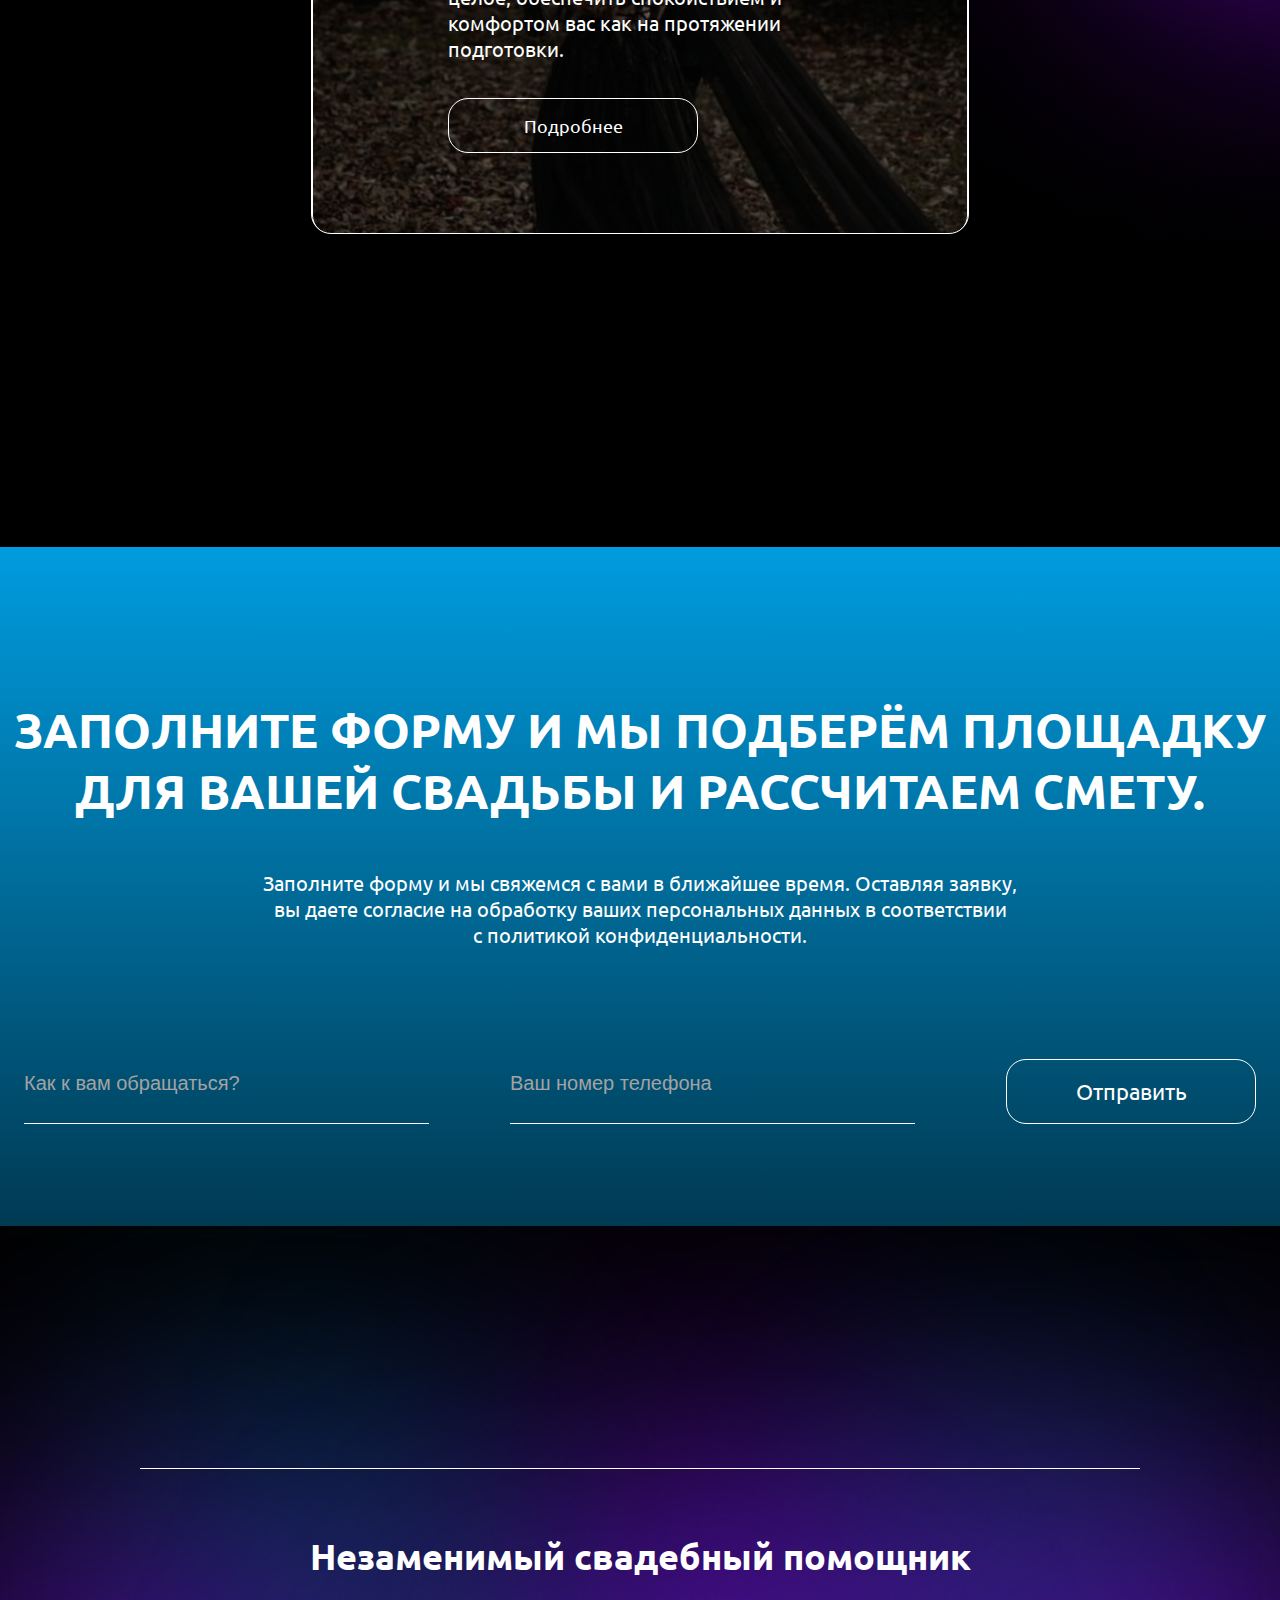
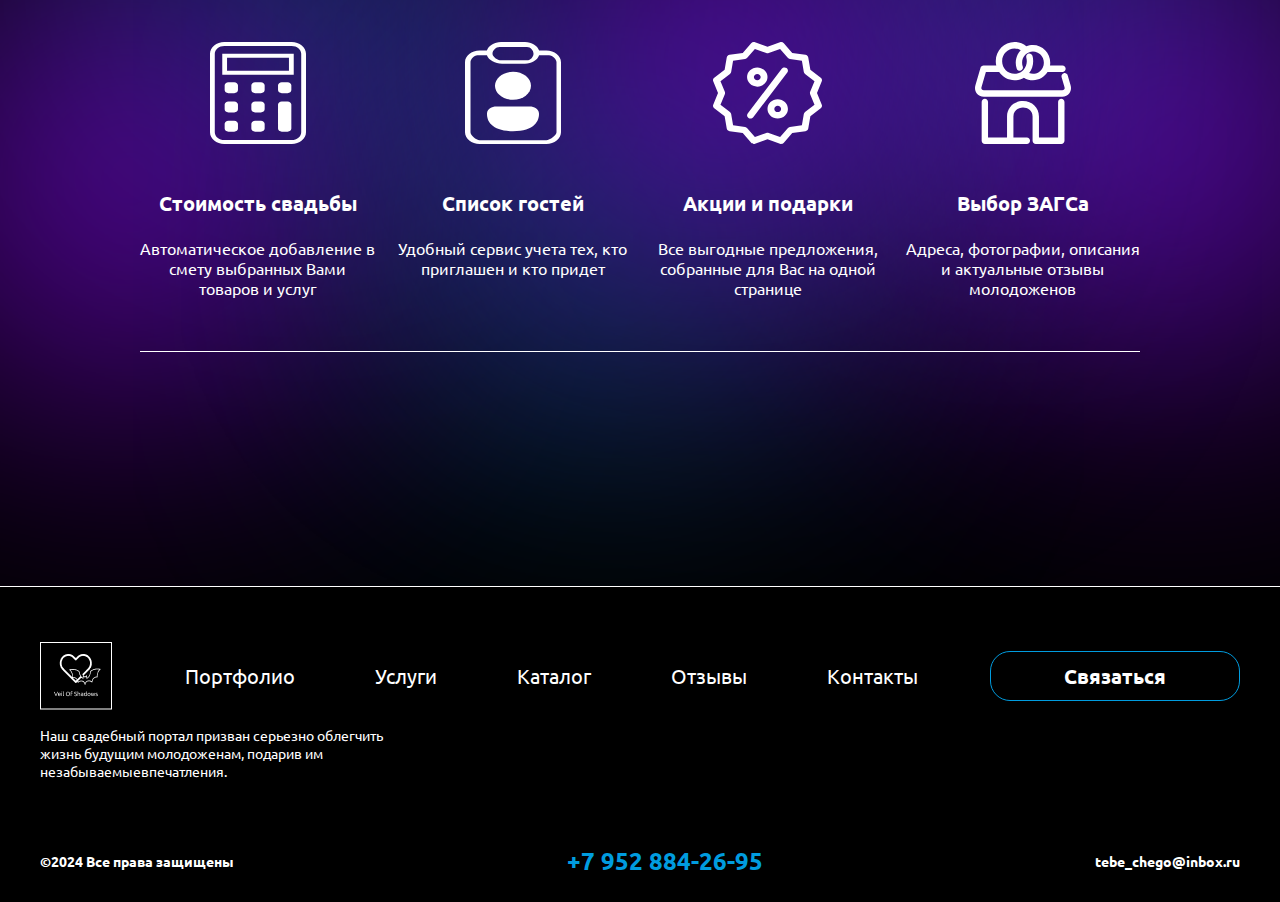
==== commit 633a0045: "фул первая" ====
--- a/index.html
+++ b/index.html
@@ -12,17 +12,38 @@
 </head>
 
 <body>
-    <!-- <header class="d-f f-d_c">
+    <header class="d-f f-d_c">
         <div class="header-top d-f s-b a-i_c">
             <div class="block-social d-f">
-                <img src="img/vk.png" alt="vk" class="icon-social">
-                <img src="img/instagram.png" alt="instagram" class="icon-social">
-                <img src="img/telegram.png" alt="instagram" class="icon-social">
+                <a href="#"><img src="img/vk.png" alt="vk" class="icon-social"></a>
+                <a href="#"><img src="img/instagram.png" alt="instagram" class="icon-social"></a>
+                <a href="#"><img src="img/telegram.png" alt="telegram" class="icon-social"></a>
             </div>
             <p>tebe_chego@inbox.ru</p>
             <img src="img/logo.png" alt="logo" class="logo">
             <p>+7 952 884-26-95</p>
             <a href="auth.html"><button class="u-bold">Войти</button></a>
+            <!-- Бургер-меню -->
+            <input type="checkbox" id="menu-toggle" />
+            <label for="menu-toggle" class="burger-menu f-d_c">
+                <span class="line"></span>
+                <span class="line"></span>
+                <span class="line"></span>
+            </label>
+            <!-- Выпадающее меню -->
+            <nav class="dropdown-menu">
+                <div class="dropdown-links d-f f-d_c">
+                    <a href="#">Портфолио</a>
+                    <a href="#">Услуги</a>
+                    <a href="#">Каталог</a>
+                    <a href="#">Отзывы</a>
+                    <a href="#">Контакты</a>
+                </div>
+                <div class="dropdown-contact d-f f-d_c">
+                    <p>tebe_chego@inbox.ru</p>
+                    <p>+7 952 884-26-95</p>
+                </div>
+            </nav>
         </div>
         <div class="header-bottom d-f j-c_c">
             <a href="#">Портфолио</a>
@@ -31,7 +52,7 @@
             <a href="#">Отзывы</a>
             <a href="#">Контакты</a>
         </div>
-    </header> -->
+    </header>
     <section class="welcome d-f a-i_c">
         <div class="container">
             <h1>Добро пожаловать на мир готической свадьбы</h1>
@@ -159,7 +180,7 @@
             Наш свадебный портал призван серьезно облегчить жизнь будущим молодоженам, подарив им
             незабываемыевпечатления.
         </p>
-        <div class="footer-bottom container u-bold d-f s-b">
+        <div class="footer-bottom container u-bold d-f s-b a-i_c">
             <p class="u-bold">&copy;2024 Все права защищены</p>
             <p class="u-bold">+7 952 884-26-95</p>
             <p class="u-bold">tebe_chego@inbox.ru</p>
--- a/style.css
+++ b/style.css
@@ -3,9 +3,6 @@
     padding: 0;
 }
 
-/* адаптив под 1217 */
-/*  */
-/*  */
 body {
     font-family: 'Ubuntu', sans-serif;
     color: white;
@@ -82,7 +79,6 @@
     padding: 0 calc((100% - 1330px) / 2);
 }
 
-/* Разобраться с адаптацией шапки */
 .header-top {
     padding: 16px 0;
     border-bottom: 1px solid white;
@@ -107,6 +103,62 @@
     gap: 4em;
     padding: 37px 0;
 }
+
+.burger-menu {
+    display: none;
+    /* Скрываем бургер-меню по умолчанию */
+    cursor: pointer;
+}
+
+.line {
+    width: 19px;
+    /* Ширина полосок */
+    height: 1.6px;
+    /* Высота полосок */
+    background-color: #009CDF;
+    /* Цвет полосок */
+    margin: 2.8px 0;
+    /* Отступ между полосками */
+    transition: all 0.3s ease;
+    /* Плавный переход для анимации */
+}
+
+/* Выпадающее меню */
+.dropdown-menu {
+    display: none;
+    /* Скрываем выпадающее меню по умолчанию */
+    flex-direction: column;
+    background-color: black;
+    position: absolute;
+    /* Позиционируем меню над другими элементами */
+    top: 75%;
+    /* Сразу под шапкой */
+    right: 0;
+    /* Занимает правую сторону */
+    border: 1px solid white;
+    width: 150px;
+    height: 205px;
+    margin: 0 calc((100% - 350px) / 2);
+    padding: 28px 30px;
+}
+
+.dropdown-contact {
+    gap: 16px;
+    font-size: 15px;
+}
+
+.dropdown-links {
+    gap: 14px;
+}
+
+.dropdown-links a {
+    font-size: 15px;
+}
+
+.header-top>input {
+    display: none;
+}
+
 
 .container {
     padding: 0 calc((100% - 1600px) / 2);
@@ -420,6 +472,10 @@
     margin-bottom: 65px;
 }
 
+.footer-hiden {
+    display: none;
+}
+
 footer>p,
 .footer-bottom>p:first-child,
 .footer-bottom>p:last-child {
@@ -587,6 +643,71 @@
 }
 
 @media (max-width: 900px) {
+    header {
+        padding: 0 calc((100% - 350px) / 2);
+
+    }
+
+    .header-top {
+        padding: 22px 0;
+    }
+
+    .header-bottom,
+    .header-top>a,
+    .header-top>p,
+    .header-top>a>button {
+        display: none;
+        /* Скрываем элементы шапки при ширине менее 900px */
+    }
+
+    .burger-menu {
+        display: flex;
+        margin-left: auto;
+        /* Показываем бургер-меню */
+    }
+
+    #menu-toggle:checked~.dropdown-menu {
+        display: flex;
+        /* Показываем выпадающее меню при активном состоянии чекбокса */
+        gap: 16px;
+    }
+
+    #menu-toggle:checked + .burger-menu .line:nth-child(1) {
+        width: 25px;
+        transform: rotate(45deg); /* Первая линия поворачивается на 45 градусов */
+        margin-top: 0; /* Убираем отступ между первой и второй линией */
+        margin-bottom: 0; /* Убираем отступ между первой и второй линией */
+    }
+
+    #menu-toggle:checked + .burger-menu .line:nth-child(2) {
+        opacity: 0; /* Вторая линия исчезает */
+        height: 0;   /* Убираем высоту второй линии для лучшего эффекта */
+        margin: 0;   /* Убираем отступы у второй линии */
+    }
+
+    #menu-toggle:checked + .burger-menu .line:nth-child(3) {
+        width: 25px;
+        transform: rotate(-45deg); /* Третья линия поворачивается на -45 градусов */ 
+        margin-top: 0; /* Убираем отступ между третьей и второй линией */
+        margin-bottom: 0; /* Убираем отступ между третьей и второй линией */
+    }
+
+    .block-social {
+        height: 16px;
+        gap: 16px;
+    }
+
+    .icon-social {
+        height: 16px
+    }
+
+    .logo {
+        margin-left: 73px;
+        margin-right: 137px;
+        width: 38px;
+        height: 36px;
+    }
+
     button {
         border-radius: 10px;
     }
@@ -599,7 +720,7 @@
         align-items: flex-start;
         background-size: contain;
         background-position: bottom;
-        height: 552px;
+        height: 505px;
     }
 
     .welcome>div {
@@ -615,7 +736,7 @@
     }
 
     .welcome>div>p {
-        font-size: 18px;
+        font-size: 14px;
         margin: 20px 0 35px 0px;
         text-align: center;
     }
@@ -818,8 +939,9 @@
     footer {
         padding-top: 28px;
         padding-bottom: 0px;
-        background-size: contain;
+        background-size: cover;
         background-repeat: no-repeat;
+        background-image: url('img/background-footer-small.svg');
     }
 
     .footer-top {
@@ -868,4 +990,64 @@
     }
 }
 
-разобраться с футером в адаптиве+.services-blocks {
+    padding: 0 calc((100% - 1330px) / 2);
+    gap: 41px;
+}
+
+.services-block {
+    display: grid;
+    grid-template-columns: 22% 78%;
+    padding: 36px 43px;
+    background-size: cover;
+    background-repeat: no-repeat;
+}
+
+.services-blocks>.services-block:nth-child(1) {
+    background-image: url('img/background-catering.svg');
+    width: 558px;
+    height: 228px;
+}
+
+.services-block>.services-block-border:nth-child(1) {
+    border-top: 2px solid white;
+    border-left: 2px solid white;
+    position: relative;
+}
+
+.services-block>.services-block-border:nth-child(2) {
+    border-top: 2px solid white;
+    border-right: 2px solid white;
+    border-bottom: 2px solid white;
+}
+
+.services-block-border>p {
+    position: absolute;
+    bottom: -7px;
+    left: 18px;
+}
+
+.services-blocks>.services-block:nth-child(2) {
+    background-image: url('img/background-ceremonies.svg');
+    width: 558px;
+    height: 228px;
+}
+
+.services-blocks>.services-block:nth-child(3) {
+    background-image: url('img/background-suits.svg');
+    width: 515px;
+    height: 348px;
+}
+
+.services-blocks>.services-block:nth-child(4) {
+    background-image: url('img/background-organization.svg');
+    width: 600px;
+    height: 348px;
+}
+
+.services-blocks>.services-block:nth-child(5) {
+    background-image: url('img/background-photozone.svg');
+    width: 1244px;
+    height: 228px;
+    grid-template-columns: 34% 66%;
+}